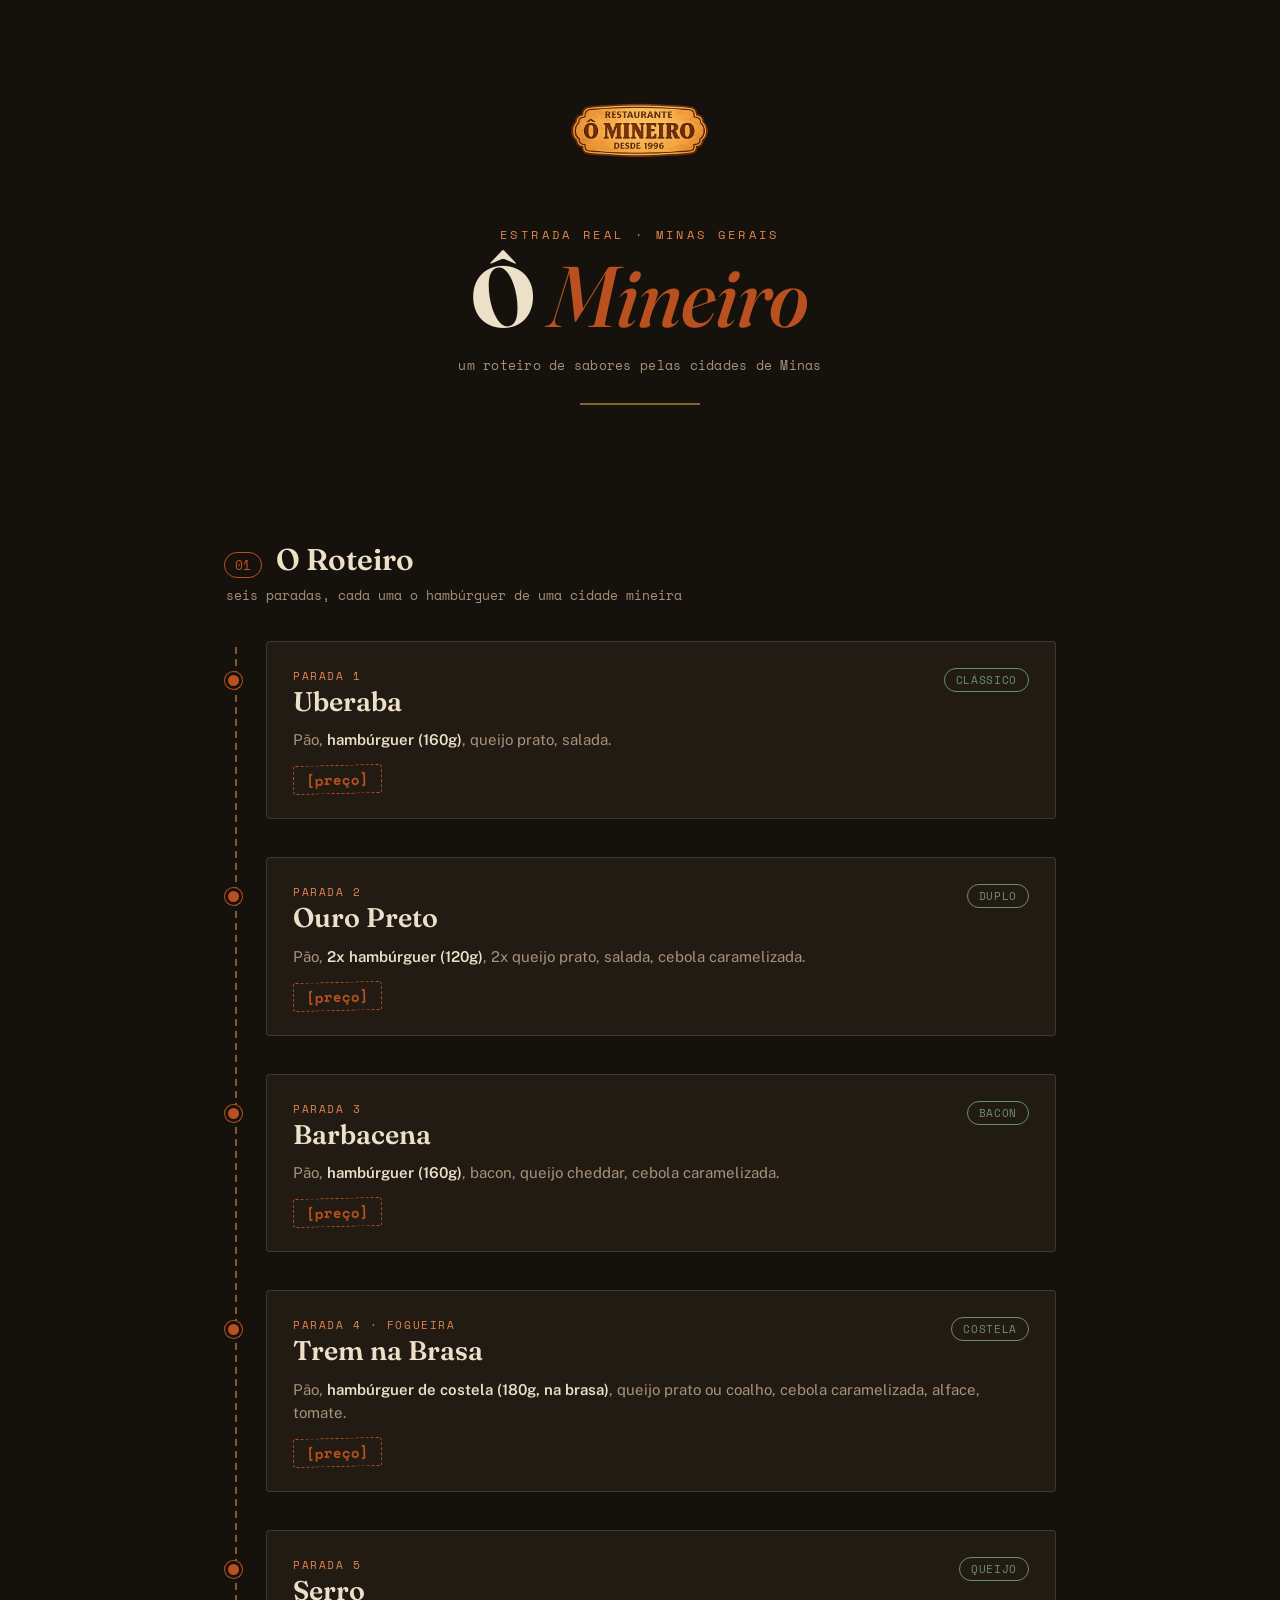
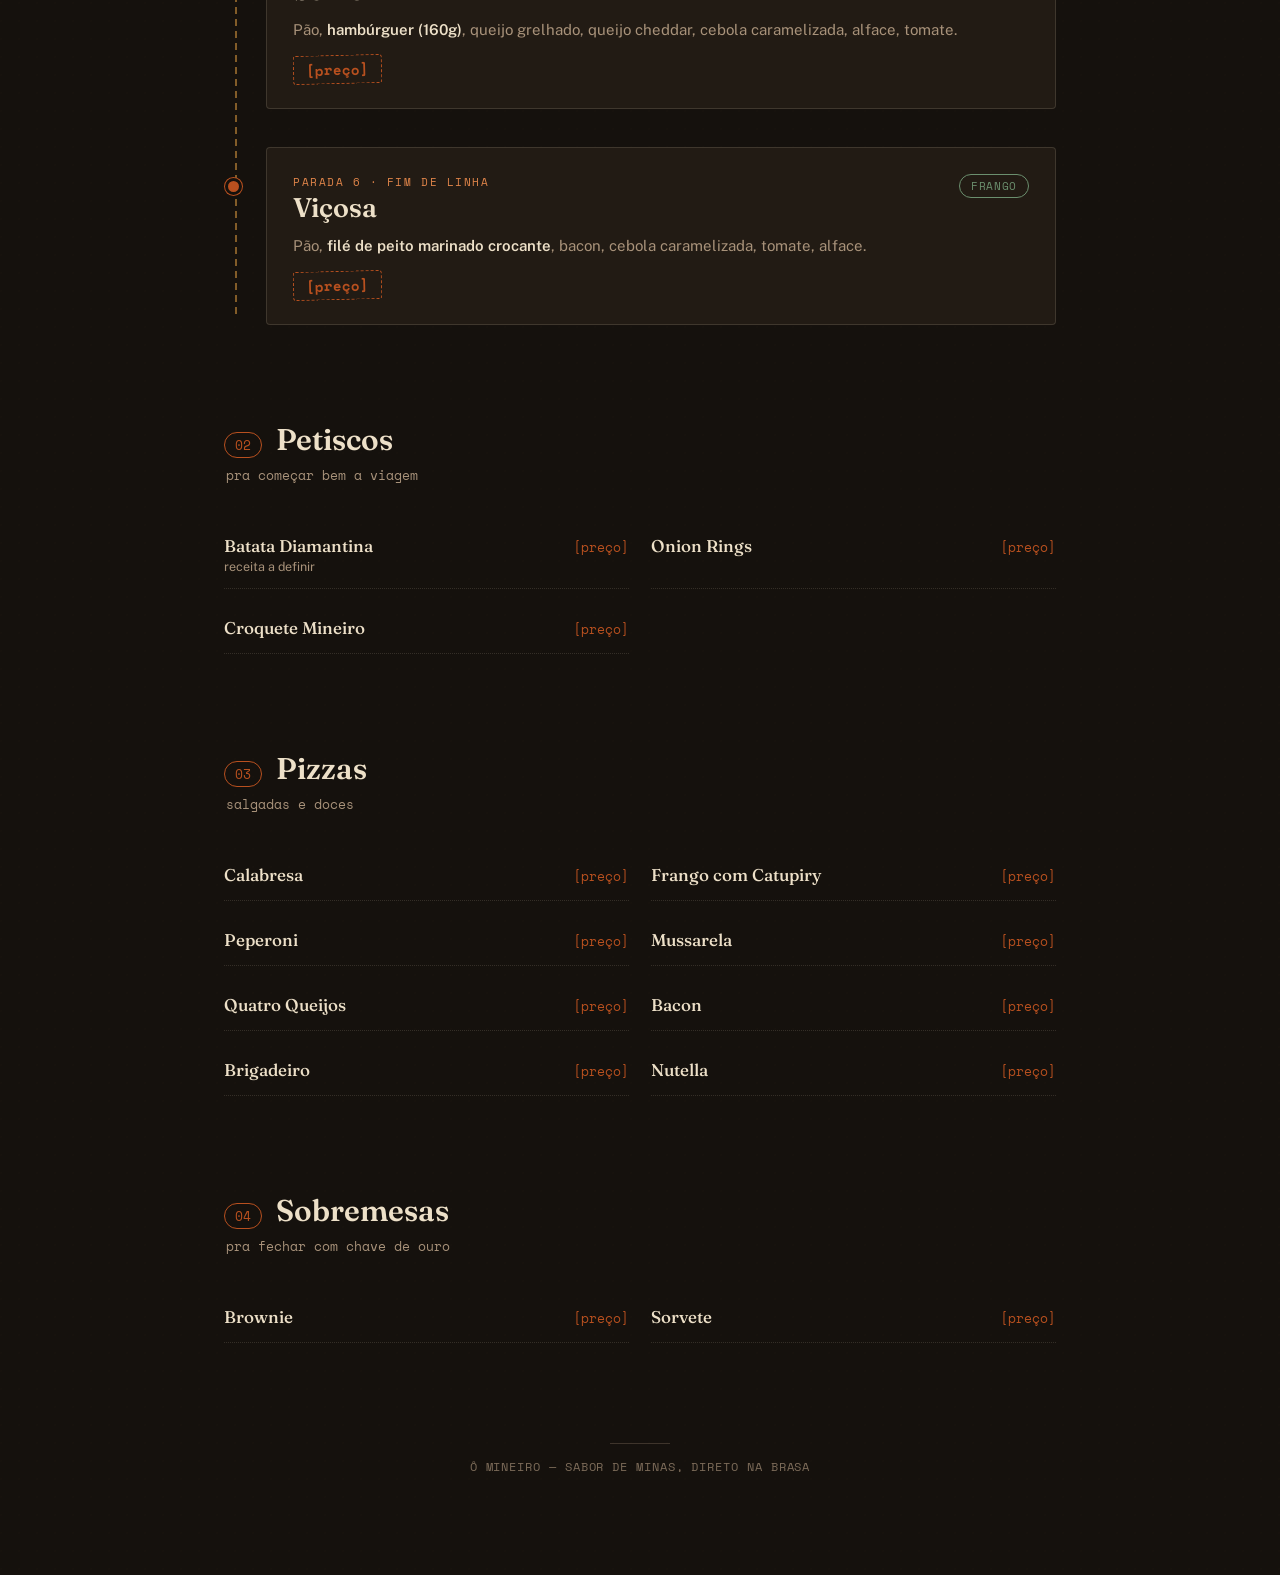
==== cardapio.html @ f670460f "o-mineiro-mobile-pt2" ====
<!doctype html>
<html lang="pt-BR">
  <head>
    <meta charset="UTF-8" />
    <meta name="viewport" content="width=device-width, initial-scale=1.0" />
    <title>Ô Mineiro — Cardápio</title>
    <link rel="preconnect" href="https://fonts.googleapis.com" />
    <link rel="preconnect" href="https://fonts.gstatic.com" crossorigin />
    <link
      href="https://fonts.googleapis.com/css2?family=Fraunces:ital,opsz,wght@0,9..144,400;0,9..144,600;0,9..144,700;1,9..144,500&family=Space+Mono:wght@400;700&family=Public+Sans:wght@400;500;600&display=swap"
      rel="stylesheet"
    />
    <link rel="stylesheet" href="cardapio.css" />
  </head>
  <body>
    <div class="wrap">
      <div class="hero">
        <img src="assets/logo-o-mineiro.png" alt="Ô Mineiro — Restaurante desde 1996" class="compass" />
        <div class="eyebrow">Estrada Real · Minas Gerais</div>
        <h1 class="brand">Ô <em>Mineiro</em></h1>
        <div class="tagline">um roteiro de sabores pelas cidades de Minas</div>
        <div class="hero-rule"></div>
      </div>

      <!-- BURGERS -->
      <div class="section-head">
        <span class="num">01</span>
        <h2>O Roteiro</h2>
      </div>
      <p class="section-sub">
        seis paradas, cada uma o hambúrguer de uma cidade mineira
      </p>

      <div class="estrada">
        <div class="stop">
          <div class="stop-top">
            <div>
              <span class="stop-km">Parada 1</span>
              <h3 class="stop-name">Uberaba</h3>
            </div>
            <span class="stop-tag">Clássico</span>
          </div>
          <p class="stop-desc">
            Pão, <b>hambúrguer (160g)</b>, queijo prato, salada.
          </p>
          <span class="price-stamp">[preço]</span>
        </div>

        <div class="stop">
          <div class="stop-top">
            <div>
              <span class="stop-km">Parada 2</span>
              <h3 class="stop-name">Ouro Preto</h3>
            </div>
            <span class="stop-tag">Duplo</span>
          </div>
          <p class="stop-desc">
            Pão, <b>2x hambúrguer (120g)</b>, 2x queijo prato, salada, cebola
            caramelizada.
          </p>
          <span class="price-stamp">[preço]</span>
        </div>

        <div class="stop">
          <div class="stop-top">
            <div>
              <span class="stop-km">Parada 3</span>
              <h3 class="stop-name">Barbacena</h3>
            </div>
            <span class="stop-tag">Bacon</span>
          </div>
          <p class="stop-desc">
            Pão, <b>hambúrguer (160g)</b>, bacon, queijo cheddar, cebola
            caramelizada.
          </p>
          <span class="price-stamp">[preço]</span>
        </div>

        <div class="stop">
          <div class="stop-top">
            <div>
              <span class="stop-km">Parada 4 · fogueira</span>
              <h3 class="stop-name">Trem na Brasa</h3>
            </div>
            <span class="stop-tag">Costela</span>
          </div>
          <p class="stop-desc">
            Pão, <b>hambúrguer de costela (180g, na brasa)</b>, queijo prato ou
            coalho, cebola caramelizada, alface, tomate.
          </p>
          <span class="price-stamp">[preço]</span>
        </div>

        <div class="stop">
          <div class="stop-top">
            <div>
              <span class="stop-km">Parada 5</span>
              <h3 class="stop-name">Serro</h3>
            </div>
            <span class="stop-tag">Queijo</span>
          </div>
          <p class="stop-desc">
            Pão, <b>hambúrguer (160g)</b>, queijo grelhado, queijo cheddar,
            cebola caramelizada, alface, tomate.
          </p>
          <span class="price-stamp">[preço]</span>
        </div>

        <div class="stop">
          <div class="stop-top">
            <div>
              <span class="stop-km">Parada 6 · fim de linha</span>
              <h3 class="stop-name">Viçosa</h3>
            </div>
            <span class="stop-tag">Frango</span>
          </div>
          <p class="stop-desc">
            Pão, <b>filé de peito marinado crocante</b>, bacon, cebola
            caramelizada, tomate, alface.
          </p>
          <span class="price-stamp">[preço]</span>
        </div>
      </div>

      <!-- PETISCOS -->
      <div class="section-head">
        <span class="num">02</span>
        <h2>Petiscos</h2>
      </div>
      <p class="section-sub">pra começar bem a viagem</p>
      <div class="grid">
        <div class="item">
          <div>
            <span class="item-name">Batata Diamantina</span>
            <span class="item-note">receita a definir</span>
          </div>
          <span class="item-price">[preço]</span>
        </div>
        <div class="item">
          <span class="item-name">Onion Rings</span>
          <span class="item-price">[preço]</span>
        </div>
        <div class="item">
          <span class="item-name">Croquete Mineiro</span>
          <span class="item-price">[preço]</span>
        </div>
      </div>

      <!-- PIZZAS -->
      <div class="section-head">
        <span class="num">03</span>
        <h2>Pizzas</h2>
      </div>
      <p class="section-sub">salgadas e doces</p>
      <div class="grid">
        <div class="item">
          <span class="item-name">Calabresa</span
          ><span class="item-price">[preço]</span>
        </div>
        <div class="item">
          <span class="item-name">Frango com Catupiry</span
          ><span class="item-price">[preço]</span>
        </div>
        <div class="item">
          <span class="item-name">Peperoni</span
          ><span class="item-price">[preço]</span>
        </div>
        <div class="item">
          <span class="item-name">Mussarela</span
          ><span class="item-price">[preço]</span>
        </div>
        <div class="item">
          <span class="item-name">Quatro Queijos</span
          ><span class="item-price">[preço]</span>
        </div>
        <div class="item">
          <span class="item-name">Bacon</span
          ><span class="item-price">[preço]</span>
        </div>
        <div class="item">
          <span class="item-name">Brigadeiro</span
          ><span class="item-price">[preço]</span>
        </div>
        <div class="item">
          <span class="item-name">Nutella</span
          ><span class="item-price">[preço]</span>
        </div>
      </div>

      <!-- SOBREMESAS -->
      <div class="section-head">
        <span class="num">04</span>
        <h2>Sobremesas</h2>
      </div>
      <p class="section-sub">pra fechar com chave de ouro</p>
      <div class="grid">
        <div class="item">
          <span class="item-name">Brownie</span
          ><span class="item-price">[preço]</span>
        </div>
        <div class="item">
          <span class="item-name">Sorvete</span
          ><span class="item-price">[preço]</span>
        </div>
      </div>

      <footer>
        <div class="line"></div>
        Ô Mineiro — sabor de Minas, direto na brasa
      </footer>
    </div>
  </body>
</html>
---- cardapio.css ----
:root {
    --paper: #15110D;
    --paper-card: #221B14;
    --ink: #EDE0C8;
    --ink-soft: #A8927A;
    --telha: #B8501F;
    --telha-dark: #E0854A;
    --ouro: #DB9A3F;
    --mata: #6B8F6E;
    --line: rgba(237, 224, 200, 0.14);
}

* {
    box-sizing: border-box;
}

html {
    scroll-behavior: smooth;
}

body {
    margin: 0;
    background: var(--paper);
    background-image:
        radial-gradient(circle at 1px 1px, rgba(43, 32, 22, 0.07) 1px, transparent 0);
    background-size: 18px 18px;
    color: var(--ink);
    font-family: 'Public Sans', sans-serif;
    -webkit-font-smoothing: antialiased;
}

.wrap {
    max-width: 880px;
    margin: 0 auto;
    padding: 0 24px 100px;
}

/* HERO */
.hero {
    padding: 64px 0 40px;
    text-align: center;
    position: relative;
}

.compass {
    width: 100%;
    max-width: 220px;
    height: auto;
    margin: 0 auto 12px;
    opacity: 1;
}

.eyebrow {
    font-family: 'Space Mono', monospace;
    font-size: 12px;
    letter-spacing: 0.28em;
    text-transform: uppercase;
    color: var(--telha-dark);
    margin-bottom: 14px;
}

h1.brand {
    font-family: 'Fraunces', serif;
    font-weight: 700;
    font-size: clamp(48px, 10vw, 86px);
    margin: 0;
    line-height: 0.92;
    letter-spacing: -0.01em;
}

h1.brand em {
    font-style: italic;
    font-weight: 500;
    color: var(--telha);
}

.tagline {
    font-family: 'Space Mono', monospace;
    font-size: 13px;
    color: var(--ink-soft);
    margin-top: 18px;
    letter-spacing: 0.02em;
}

.hero-rule {
    width: 120px;
    height: 2px;
    background: var(--ouro);
    margin: 28px auto 0;
    opacity: 0.6;
}

/* SECTION LABELS */
.section-head {
    display: flex;
    align-items: baseline;
    gap: 14px;
    margin: 96px 0 8px;
}

.section-head .num {
    font-family: 'Space Mono', monospace;
    font-size: 13px;
    color: var(--telha);
    border: 1px solid var(--telha);
    border-radius: 100px;
    padding: 2px 10px;
}

.section-head h2 {
    font-family: 'Fraunces', serif;
    font-weight: 600;
    font-size: 30px;
    margin: 0;
}

.section-sub {
    font-family: 'Space Mono', monospace;
    font-size: 12.5px;
    color: var(--ink-soft);
    margin: 6px 0 36px;
    padding-left: 2px;
}

/* ROAD / ROUTE for burgers */
.estrada {
    position: relative;
    padding-left: 42px;
}

.estrada::before {
    content: "";
    position: absolute;
    left: 11px;
    top: 6px;
    bottom: 6px;
    width: 2px;
    background-image: linear-gradient(var(--ouro) 60%, transparent 0%);
    background-size: 2px 12px;
    background-repeat: repeat-y;
    opacity: 0.55;
}

.stop {
    position: relative;
    margin-bottom: 38px;
    padding: 26px 26px 24px;
    background: var(--paper-card);
    border: 1px solid var(--line);
    border-radius: 4px;
    box-shadow: 0 1px 0 rgba(43, 32, 22, 0.05);
    transition: transform .25s ease, box-shadow .25s ease;
}

.stop:hover {
    transform: translateX(4px);
    box-shadow: 4px 6px 0 rgba(166, 64, 43, 0.10);
}

.stop::before {
    content: "";
    position: absolute;
    left: -42px;
    top: 30px;
    width: 11px;
    height: 11px;
    background: var(--telha);
    border-radius: 50%;
    border: 3px solid var(--paper);
    box-shadow: 0 0 0 1px var(--telha);
}

.stop-top {
    display: flex;
    justify-content: space-between;
    align-items: flex-start;
    gap: 16px;
    margin-bottom: 12px;
}

.stop-km {
    font-family: 'Space Mono', monospace;
    font-size: 11px;
    color: var(--telha-dark);
    letter-spacing: 0.14em;
    text-transform: uppercase;
    margin-bottom: 4px;
    display: block;
}

.stop-name {
    font-family: 'Fraunces', serif;
    font-size: 27px;
    font-weight: 600;
    margin: 0;
    line-height: 1.05;
}

.stop-tag {
    font-family: 'Space Mono', monospace;
    font-size: 11px;
    color: var(--mata);
    border: 1px solid var(--mata);
    border-radius: 100px;
    padding: 3px 11px;
    white-space: nowrap;
    text-transform: uppercase;
    letter-spacing: 0.06em;
}

.stop-desc {
    font-size: 15px;
    color: var(--ink-soft);
    line-height: 1.55;
    margin: 0 0 14px;
}

.stop-desc b {
    color: var(--ink);
    font-weight: 600;
}

.price-stamp {
    font-family: 'Space Mono', monospace;
    font-size: 14px;
    font-weight: 700;
    color: var(--telha);
    border: 1.5px dashed var(--telha);
    display: inline-block;
    padding: 3px 12px;
    border-radius: 3px;
    transform: rotate(-1.5deg);
}

/* SIMPLE GRID (petiscos, pizzas, sobremesas) */
.grid {
    display: grid;
    grid-template-columns: 1fr 1fr;
    gap: 14px 22px;
}

.item {
    display: flex;
    justify-content: space-between;
    align-items: baseline;
    padding: 14px 0;
    border-bottom: 1px dotted var(--line);
    gap: 12px;
}

.item-name {
    font-family: 'Fraunces', serif;
    font-size: 17px;
    font-weight: 500;
}

.item-note {
    display: block;
    font-family: 'Public Sans', sans-serif;
    font-size: 12.5px;
    color: var(--ink-soft);
    margin-top: 3px;
}

.item-price {
    font-family: 'Space Mono', monospace;
    font-size: 13px;
    color: var(--telha);
    white-space: nowrap;
}

footer {
    margin-top: 100px;
    text-align: center;
    font-family: 'Space Mono', monospace;
    font-size: 11.5px;
    color: var(--ink-soft);
    letter-spacing: 0.08em;
    text-transform: uppercase;
    opacity: 0.7;
}

footer .line {
    width: 60px;
    height: 1px;
    background: var(--ink-soft);
    margin: 0 auto 14px;
    opacity: 0.4;
}

/* ===== MOBILE ===== */
@media (max-width: 640px) {
    .wrap {
        padding: 0 16px 60px;
    }

    .hero {
        padding: 40px 0 24px;
    }

    .section-head {
        margin: 56px 0 8px;
    }

    .section-head h2 {
        font-size: 24px;
    }

    .estrada {
        padding-left: 28px;
    }

    .estrada::before {
        left: 8px;
    }

    .stop {
        padding: 20px 18px 18px;
        margin-bottom: 24px;
    }

    .stop::before {
        left: -28px;
    }

    .stop-top {
        flex-direction: column;
        gap: 8px;
    }

    .stop-name {
        font-size: 22px;
    }

    .grid {
        grid-template-columns: 1fr;
    }

    footer {
        margin-top: 60px;
    }
}
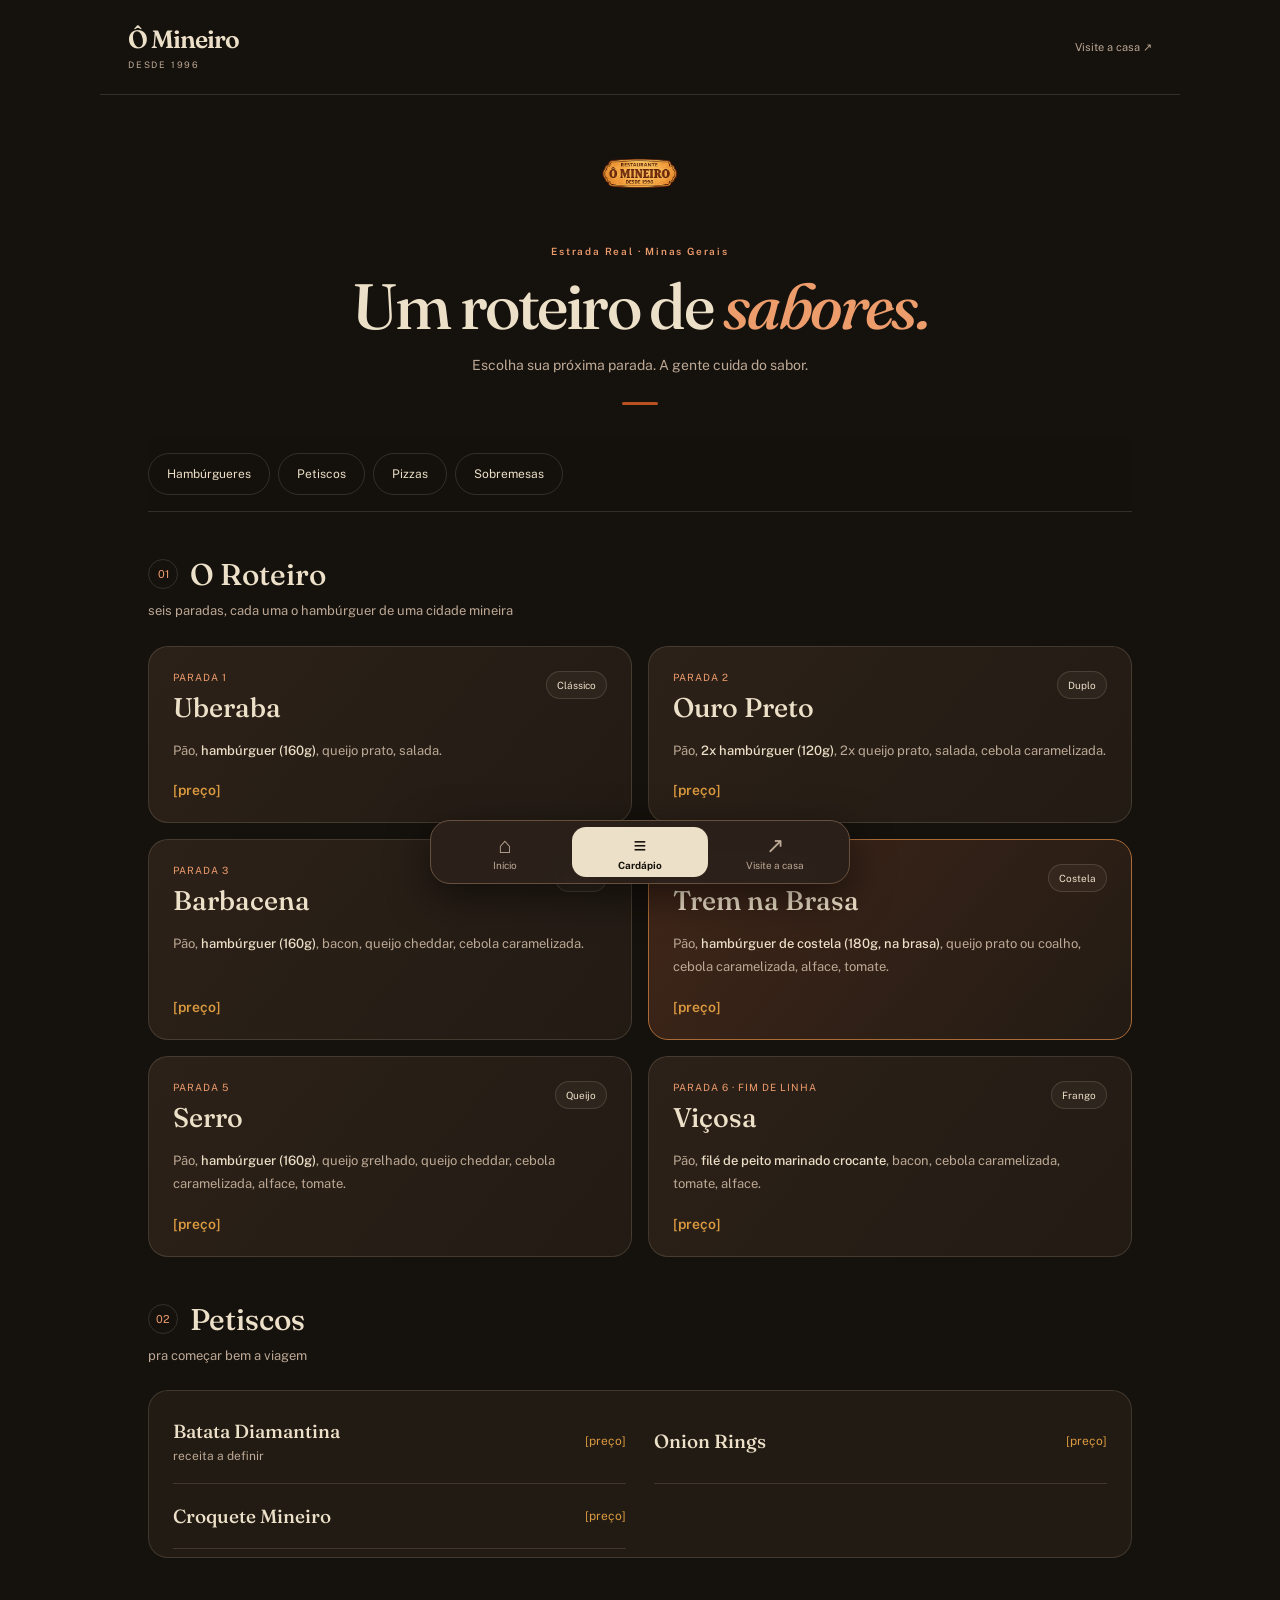
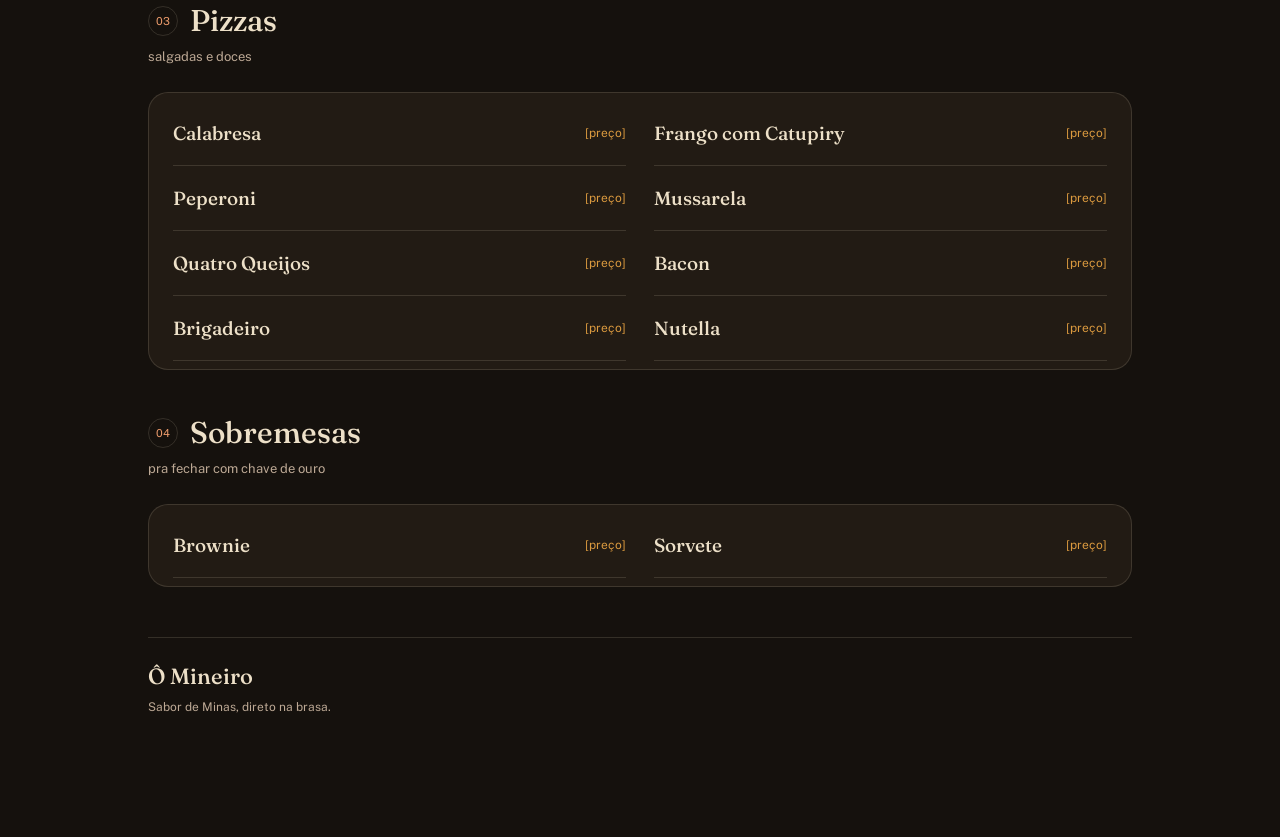
==== commit 6c4ca888: "Moderniza visual do cardapio com navegacao mobile" ====
--- a/cardapio.html
+++ b/cardapio.html
@@ -13,17 +13,31 @@
     <link rel="stylesheet" href="cardapio.css" />
   </head>
   <body>
-    <div class="wrap">
+<a class="skip-link" href="#conteudo">Pular para o conteúdo</a>
+<header class="site-header">
+<a class="wordmark" href="index.html">Ô Mineiro<span>DESDE 1996</span>
+</a>
+<a class="header-location" href="localizacao.html">Visite a casa ↗</a>
+</header>
+    <main class="wrap" id="conteudo">
       <div class="hero">
         <img src="assets/logo-o-mineiro.png" alt="Ô Mineiro — Restaurante desde 1996" class="compass" />
         <div class="eyebrow">Estrada Real · Minas Gerais</div>
-        <h1 class="brand">Ô <em>Mineiro</em></h1>
-        <div class="tagline">um roteiro de sabores pelas cidades de Minas</div>
-        <div class="hero-rule"></div>
-      </div>
-
-      <!-- BURGERS -->
-      <div class="section-head">
+        <h1 class="brand">Um roteiro de <em>sabores.</em>
+</h1>
+        <div class="tagline">Escolha sua próxima parada. A gente cuida do sabor.</div>
+        <div class="hero-rule">
+</div>
+      </div>
+
+      <nav class="categories" aria-label="Categorias do cardápio">
+<a href="#burgers">Hambúrgueres</a>
+<a href="#petiscos">Petiscos</a>
+<a href="#pizzas">Pizzas</a>
+<a href="#sobremesas">Sobremesas</a>
+</nav>
+<!-- BURGERS -->
+      <div class="section-head" id="burgers">
         <span class="num">01</span>
         <h2>O Roteiro</h2>
       </div>
@@ -123,7 +137,7 @@
       </div>
 
       <!-- PETISCOS -->
-      <div class="section-head">
+      <div class="section-head" id="petiscos">
         <span class="num">02</span>
         <h2>Petiscos</h2>
       </div>
@@ -147,7 +161,7 @@
       </div>
 
       <!-- PIZZAS -->
-      <div class="section-head">
+      <div class="section-head" id="pizzas">
         <span class="num">03</span>
         <h2>Pizzas</h2>
       </div>
@@ -155,40 +169,48 @@
       <div class="grid">
         <div class="item">
           <span class="item-name">Calabresa</span
-          ><span class="item-price">[preço]</span>
+          >
+<span class="item-price">[preço]</span>
         </div>
         <div class="item">
           <span class="item-name">Frango com Catupiry</span
-          ><span class="item-price">[preço]</span>
+          >
+<span class="item-price">[preço]</span>
         </div>
         <div class="item">
           <span class="item-name">Peperoni</span
-          ><span class="item-price">[preço]</span>
+          >
+<span class="item-price">[preço]</span>
         </div>
         <div class="item">
           <span class="item-name">Mussarela</span
-          ><span class="item-price">[preço]</span>
+          >
+<span class="item-price">[preço]</span>
         </div>
         <div class="item">
           <span class="item-name">Quatro Queijos</span
-          ><span class="item-price">[preço]</span>
+          >
+<span class="item-price">[preço]</span>
         </div>
         <div class="item">
           <span class="item-name">Bacon</span
-          ><span class="item-price">[preço]</span>
+          >
+<span class="item-price">[preço]</span>
         </div>
         <div class="item">
           <span class="item-name">Brigadeiro</span
-          ><span class="item-price">[preço]</span>
+          >
+<span class="item-price">[preço]</span>
         </div>
         <div class="item">
           <span class="item-name">Nutella</span
-          ><span class="item-price">[preço]</span>
+          >
+<span class="item-price">[preço]</span>
         </div>
       </div>
 
       <!-- SOBREMESAS -->
-      <div class="section-head">
+      <div class="section-head" id="sobremesas">
         <span class="num">04</span>
         <h2>Sobremesas</h2>
       </div>
@@ -196,18 +218,26 @@
       <div class="grid">
         <div class="item">
           <span class="item-name">Brownie</span
-          ><span class="item-price">[preço]</span>
+          >
+<span class="item-price">[preço]</span>
         </div>
         <div class="item">
           <span class="item-name">Sorvete</span
-          ><span class="item-price">[preço]</span>
-        </div>
-      </div>
-
-      <footer>
-        <div class="line"></div>
-        Ô Mineiro — sabor de Minas, direto na brasa
-      </footer>
-    </div>
-  </body>
+          >
+<span class="item-price">[preço]</span>
+        </div>
+      </div>
+
+      <footer>Ô Mineiro<span>Sabor de Minas, direto na brasa.</span>
+</footer>
+    </main>
+<nav class="bottom-nav" aria-label="Navegação principal">
+<a href="index.html" >
+<span aria-hidden="true">⌂</span>Início</a>
+<a href="cardapio.html" aria-current="page">
+<span aria-hidden="true">≡</span>Cardápio</a>
+<a href="localizacao.html" >
+<span aria-hidden="true">↗</span>Visite a casa</a>
+</nav>
+</body>
 </html>
--- a/cardapio.css
+++ b/cardapio.css
@@ -1,342 +1,234 @@
-:root {
-    --paper: #15110D;
-    --paper-card: #221B14;
-    --ink: #EDE0C8;
-    --ink-soft: #A8927A;
-    --telha: #B8501F;
-    --telha-dark: #E0854A;
-    --ouro: #DB9A3F;
-    --mata: #6B8F6E;
-    --line: rgba(237, 224, 200, 0.14);
-}
+@import url("theme.css");
+.wrap {
+  max-width:1040px;
+  margin:auto;
+  padding:0 28px 120px
+}
+.hero {
+  padding:42px 0 32px;
+  text-align:center
+}
+.compass {
+  width:120px;
+  height:auto;
+  margin-bottom:24px
+}
+.brand {
+  font:500 clamp(38px,6vw,64px)/1.08 'Fraunces',Georgia,serif;
+  letter-spacing:-.04em;
+  margin:14px auto;
+  max-width:650px
+}
+.brand em {
+  color:var(--orange)
+}
+.tagline {
+  font-size:14px;
+  color:var(--muted);
+  line-height:1.7
+}
+.hero-rule {
+  width:36px;
+  height:3px;
+  background:var(--telha);
+  border-radius:3px;
+  margin:24px auto 0
+}
+.categories {
+  position:sticky;
+  top:0;
+  z-index:10;
+  display:flex;
+  gap:8px;
+  overflow-x:auto;
+  background:#15110df5;
+  backdrop-filter:blur(12px);
+  padding:16px 0;
+  border-bottom:1px solid var(--line)
+}
+.categories a {
+  flex-shrink:0;
+  padding:13px 18px;
+  border:1px solid var(--line);
+  border-radius:30px;
+  font-size:12px;
+  color:var(--cream)
+}
+.categories a:hover,.categories a:focus-visible {
+  background:var(--cream);
+  color:var(--paper)
+}
+.section-head {
+  display:flex;
+  align-items:center;
+  gap:12px;
+  margin:44px 0 8px;
+  scroll-margin-top:10px
+}
+.num {
+  font-size:11px;
+  color:var(--orange);
+  border:1px solid var(--line);
+  border-radius:50%;
+  width:30px;
+  height:30px;
+  display:grid;
+  place-items:center
+}
+.section-head h2 {
+  font:500 30px 'Fraunces',Georgia,serif;
+  margin:0
+}
+.section-sub {
+  font-size:13px;
+  line-height:1.6;
+  color:var(--muted);
+  margin:8px 0 24px
+}
+.estrada {
+  display:grid;
+  grid-template-columns:1fr 1fr;
+  gap:16px
+}
+.stop {
+  position:relative;
+  display:flex;
+  flex-direction:column;
+  background:linear-gradient(130deg,#2c2118,var(--surface));
+  border:1px solid var(--line);
+  border-radius:20px;
+  padding:24px;
+  transition:border-color .2s
+}
+.stop:hover {
+  border-color:#af7146
+}
+.stop:nth-child(4) {
+  border-color:#ab6b36;
+  background:linear-gradient(130deg,#412619,#221b14)
+}
+.stop-top {
+  display:flex;
+  justify-content:space-between;
+  align-items:flex-start;
+  gap:12px;
+  margin-bottom:16px
+}
+.stop-km {
+  display:block;
+  color:var(--orange);
+  font-size:10px;
+  letter-spacing:.1em;
+  text-transform:uppercase;
+  margin-bottom:9px
+}
+.stop-name {
+  font:500 27px/1.15 'Fraunces',Georgia,serif;
+  margin:0
+}
+.stop-tag {
+  font-size:10px;
+  background:#ede0c80b;
+  border:1px solid var(--line);
+  padding:7px 10px;
+  border-radius:20px;
+  white-space:nowrap;
+  color:var(--cream)
+}
+.stop-desc {
+  font-size:13px;
+  color:var(--muted);
+  line-height:1.8;
+  margin:0 0 20px
+}
+.stop-desc b {
+  color:var(--cream);
+  font-weight:500
+}
+.price-stamp {
+  align-self:flex-start;
+  margin-top:auto;
+  color:var(--gold);
+  font-size:14px;
+  font-weight:600
+}
+.grid {
+  display:grid;
+  grid-template-columns:1fr 1fr;
+  gap:0 28px;
+  background:var(--surface);
+  border:1px solid var(--line);
+  border-radius:20px;
+  padding:8px 24px
+}
+.item {
+  display:flex;
+  justify-content:space-between;
+  align-items:center;
+  gap:16px;
+  padding:20px 0;
+  border-bottom:1px solid var(--line)
+}
+.item-name {
+  font:500 19px 'Fraunces',Georgia,serif
+}
+.item-note {
+  display:block;
+  font-size:12px;
+  color:var(--muted);
+  margin-top:6px
+}
+.item-price {
+  color:var(--gold);
+  font-size:12px;
+  white-space:nowrap
+}
+@media(max-width:640px) {
+  .wrap {
+    padding-inline:20px
+  }
+  .hero {
+    padding:30px 0 26px
+  }
+  .compass {
+    width:105px;
+    margin-bottom:18px
+  }
+  .brand {
+    font-size:42px
+  }
+  .tagline {
+    font-size:12px;
+    max-width:290px;
+    margin:auto
+  }
+  .eyebrow {
+    font-size:9px
+  }
+  .categories {
+    margin-inline:-20px;
+    padding-inline:20px
+  }
+  .categories a {
+    padding:13px 15px
+  }
+  .estrada,.grid {
+    grid-template-columns:1fr
+  }
+  .stop {
+    padding:22px
+  }
+  .stop-name {
+    font-size:25px
+  }
+  .section-head h2 {
+    font-size:28px
+  }
+  .grid {
+    padding:4px 20px
+  }
+  .item:last-child {
+    border:0
+  }
 
-* {
-    box-sizing: border-box;
-}
-
-html {
-    scroll-behavior: smooth;
-}
-
-body {
-    margin: 0;
-    background: var(--paper);
-    background-image:
-        radial-gradient(circle at 1px 1px, rgba(43, 32, 22, 0.07) 1px, transparent 0);
-    background-size: 18px 18px;
-    color: var(--ink);
-    font-family: 'Public Sans', sans-serif;
-    -webkit-font-smoothing: antialiased;
-}
-
-.wrap {
-    max-width: 880px;
-    margin: 0 auto;
-    padding: 0 24px 100px;
-}
-
-/* HERO */
-.hero {
-    padding: 64px 0 40px;
-    text-align: center;
-    position: relative;
-}
-
-.compass {
-    width: 100%;
-    max-width: 220px;
-    height: auto;
-    margin: 0 auto 12px;
-    opacity: 1;
-}
-
-.eyebrow {
-    font-family: 'Space Mono', monospace;
-    font-size: 12px;
-    letter-spacing: 0.28em;
-    text-transform: uppercase;
-    color: var(--telha-dark);
-    margin-bottom: 14px;
-}
-
-h1.brand {
-    font-family: 'Fraunces', serif;
-    font-weight: 700;
-    font-size: clamp(48px, 10vw, 86px);
-    margin: 0;
-    line-height: 0.92;
-    letter-spacing: -0.01em;
-}
-
-h1.brand em {
-    font-style: italic;
-    font-weight: 500;
-    color: var(--telha);
-}
-
-.tagline {
-    font-family: 'Space Mono', monospace;
-    font-size: 13px;
-    color: var(--ink-soft);
-    margin-top: 18px;
-    letter-spacing: 0.02em;
-}
-
-.hero-rule {
-    width: 120px;
-    height: 2px;
-    background: var(--ouro);
-    margin: 28px auto 0;
-    opacity: 0.6;
-}
-
-/* SECTION LABELS */
-.section-head {
-    display: flex;
-    align-items: baseline;
-    gap: 14px;
-    margin: 96px 0 8px;
-}
-
-.section-head .num {
-    font-family: 'Space Mono', monospace;
-    font-size: 13px;
-    color: var(--telha);
-    border: 1px solid var(--telha);
-    border-radius: 100px;
-    padding: 2px 10px;
-}
-
-.section-head h2 {
-    font-family: 'Fraunces', serif;
-    font-weight: 600;
-    font-size: 30px;
-    margin: 0;
-}
-
-.section-sub {
-    font-family: 'Space Mono', monospace;
-    font-size: 12.5px;
-    color: var(--ink-soft);
-    margin: 6px 0 36px;
-    padding-left: 2px;
-}
-
-/* ROAD / ROUTE for burgers */
-.estrada {
-    position: relative;
-    padding-left: 42px;
-}
-
-.estrada::before {
-    content: "";
-    position: absolute;
-    left: 11px;
-    top: 6px;
-    bottom: 6px;
-    width: 2px;
-    background-image: linear-gradient(var(--ouro) 60%, transparent 0%);
-    background-size: 2px 12px;
-    background-repeat: repeat-y;
-    opacity: 0.55;
-}
-
-.stop {
-    position: relative;
-    margin-bottom: 38px;
-    padding: 26px 26px 24px;
-    background: var(--paper-card);
-    border: 1px solid var(--line);
-    border-radius: 4px;
-    box-shadow: 0 1px 0 rgba(43, 32, 22, 0.05);
-    transition: transform .25s ease, box-shadow .25s ease;
-}
-
-.stop:hover {
-    transform: translateX(4px);
-    box-shadow: 4px 6px 0 rgba(166, 64, 43, 0.10);
-}
-
-.stop::before {
-    content: "";
-    position: absolute;
-    left: -42px;
-    top: 30px;
-    width: 11px;
-    height: 11px;
-    background: var(--telha);
-    border-radius: 50%;
-    border: 3px solid var(--paper);
-    box-shadow: 0 0 0 1px var(--telha);
-}
-
-.stop-top {
-    display: flex;
-    justify-content: space-between;
-    align-items: flex-start;
-    gap: 16px;
-    margin-bottom: 12px;
-}
-
-.stop-km {
-    font-family: 'Space Mono', monospace;
-    font-size: 11px;
-    color: var(--telha-dark);
-    letter-spacing: 0.14em;
-    text-transform: uppercase;
-    margin-bottom: 4px;
-    display: block;
-}
-
-.stop-name {
-    font-family: 'Fraunces', serif;
-    font-size: 27px;
-    font-weight: 600;
-    margin: 0;
-    line-height: 1.05;
-}
-
-.stop-tag {
-    font-family: 'Space Mono', monospace;
-    font-size: 11px;
-    color: var(--mata);
-    border: 1px solid var(--mata);
-    border-radius: 100px;
-    padding: 3px 11px;
-    white-space: nowrap;
-    text-transform: uppercase;
-    letter-spacing: 0.06em;
-}
-
-.stop-desc {
-    font-size: 15px;
-    color: var(--ink-soft);
-    line-height: 1.55;
-    margin: 0 0 14px;
-}
-
-.stop-desc b {
-    color: var(--ink);
-    font-weight: 600;
-}
-
-.price-stamp {
-    font-family: 'Space Mono', monospace;
-    font-size: 14px;
-    font-weight: 700;
-    color: var(--telha);
-    border: 1.5px dashed var(--telha);
-    display: inline-block;
-    padding: 3px 12px;
-    border-radius: 3px;
-    transform: rotate(-1.5deg);
-}
-
-/* SIMPLE GRID (petiscos, pizzas, sobremesas) */
-.grid {
-    display: grid;
-    grid-template-columns: 1fr 1fr;
-    gap: 14px 22px;
-}
-
-.item {
-    display: flex;
-    justify-content: space-between;
-    align-items: baseline;
-    padding: 14px 0;
-    border-bottom: 1px dotted var(--line);
-    gap: 12px;
-}
-
-.item-name {
-    font-family: 'Fraunces', serif;
-    font-size: 17px;
-    font-weight: 500;
-}
-
-.item-note {
-    display: block;
-    font-family: 'Public Sans', sans-serif;
-    font-size: 12.5px;
-    color: var(--ink-soft);
-    margin-top: 3px;
-}
-
-.item-price {
-    font-family: 'Space Mono', monospace;
-    font-size: 13px;
-    color: var(--telha);
-    white-space: nowrap;
-}
-
-footer {
-    margin-top: 100px;
-    text-align: center;
-    font-family: 'Space Mono', monospace;
-    font-size: 11.5px;
-    color: var(--ink-soft);
-    letter-spacing: 0.08em;
-    text-transform: uppercase;
-    opacity: 0.7;
-}
-
-footer .line {
-    width: 60px;
-    height: 1px;
-    background: var(--ink-soft);
-    margin: 0 auto 14px;
-    opacity: 0.4;
-}
-
-/* ===== MOBILE ===== */
-@media (max-width: 640px) {
-    .wrap {
-        padding: 0 16px 60px;
-    }
-
-    .hero {
-        padding: 40px 0 24px;
-    }
-
-    .section-head {
-        margin: 56px 0 8px;
-    }
-
-    .section-head h2 {
-        font-size: 24px;
-    }
-
-    .estrada {
-        padding-left: 28px;
-    }
-
-    .estrada::before {
-        left: 8px;
-    }
-
-    .stop {
-        padding: 20px 18px 18px;
-        margin-bottom: 24px;
-    }
-
-    .stop::before {
-        left: -28px;
-    }
-
-    .stop-top {
-        flex-direction: column;
-        gap: 8px;
-    }
-
-    .stop-name {
-        font-size: 22px;
-    }
-
-    .grid {
-        grid-template-columns: 1fr;
-    }
-
-    footer {
-        margin-top: 60px;
-    }
-}
+}
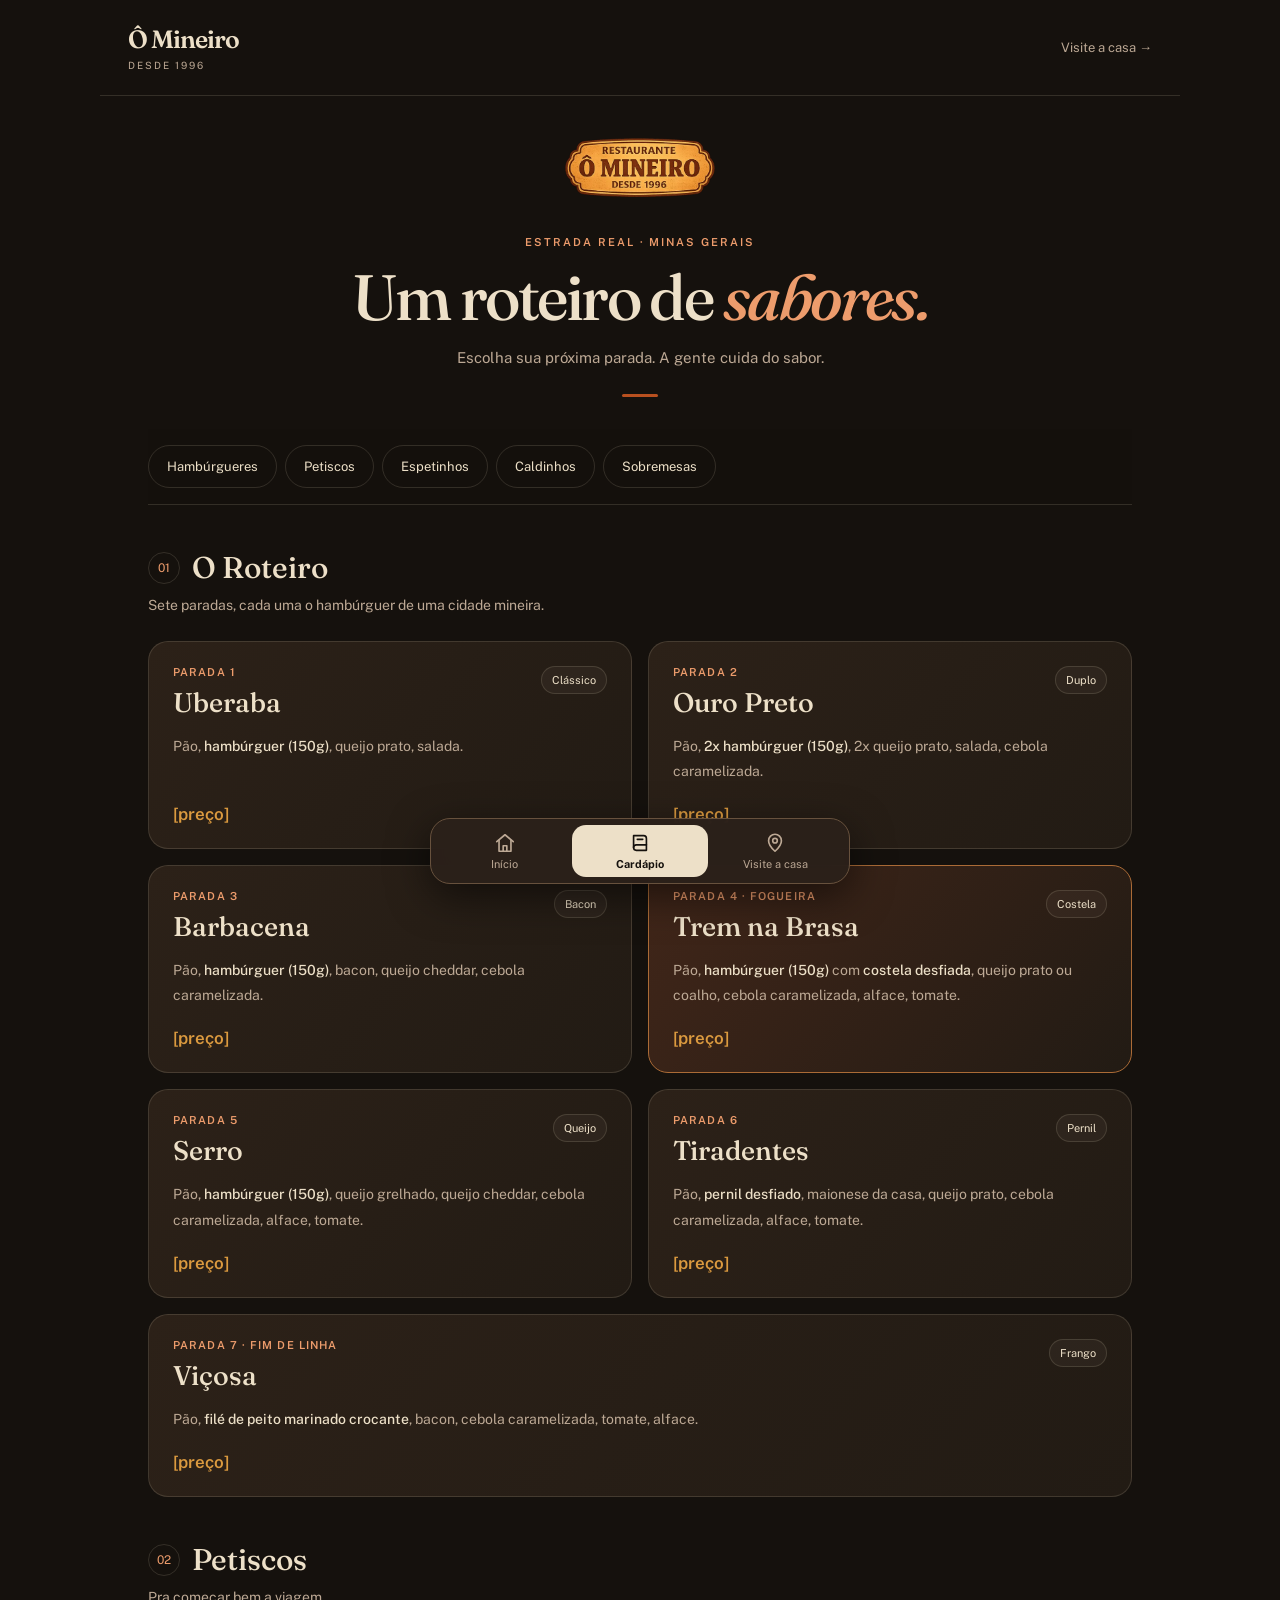
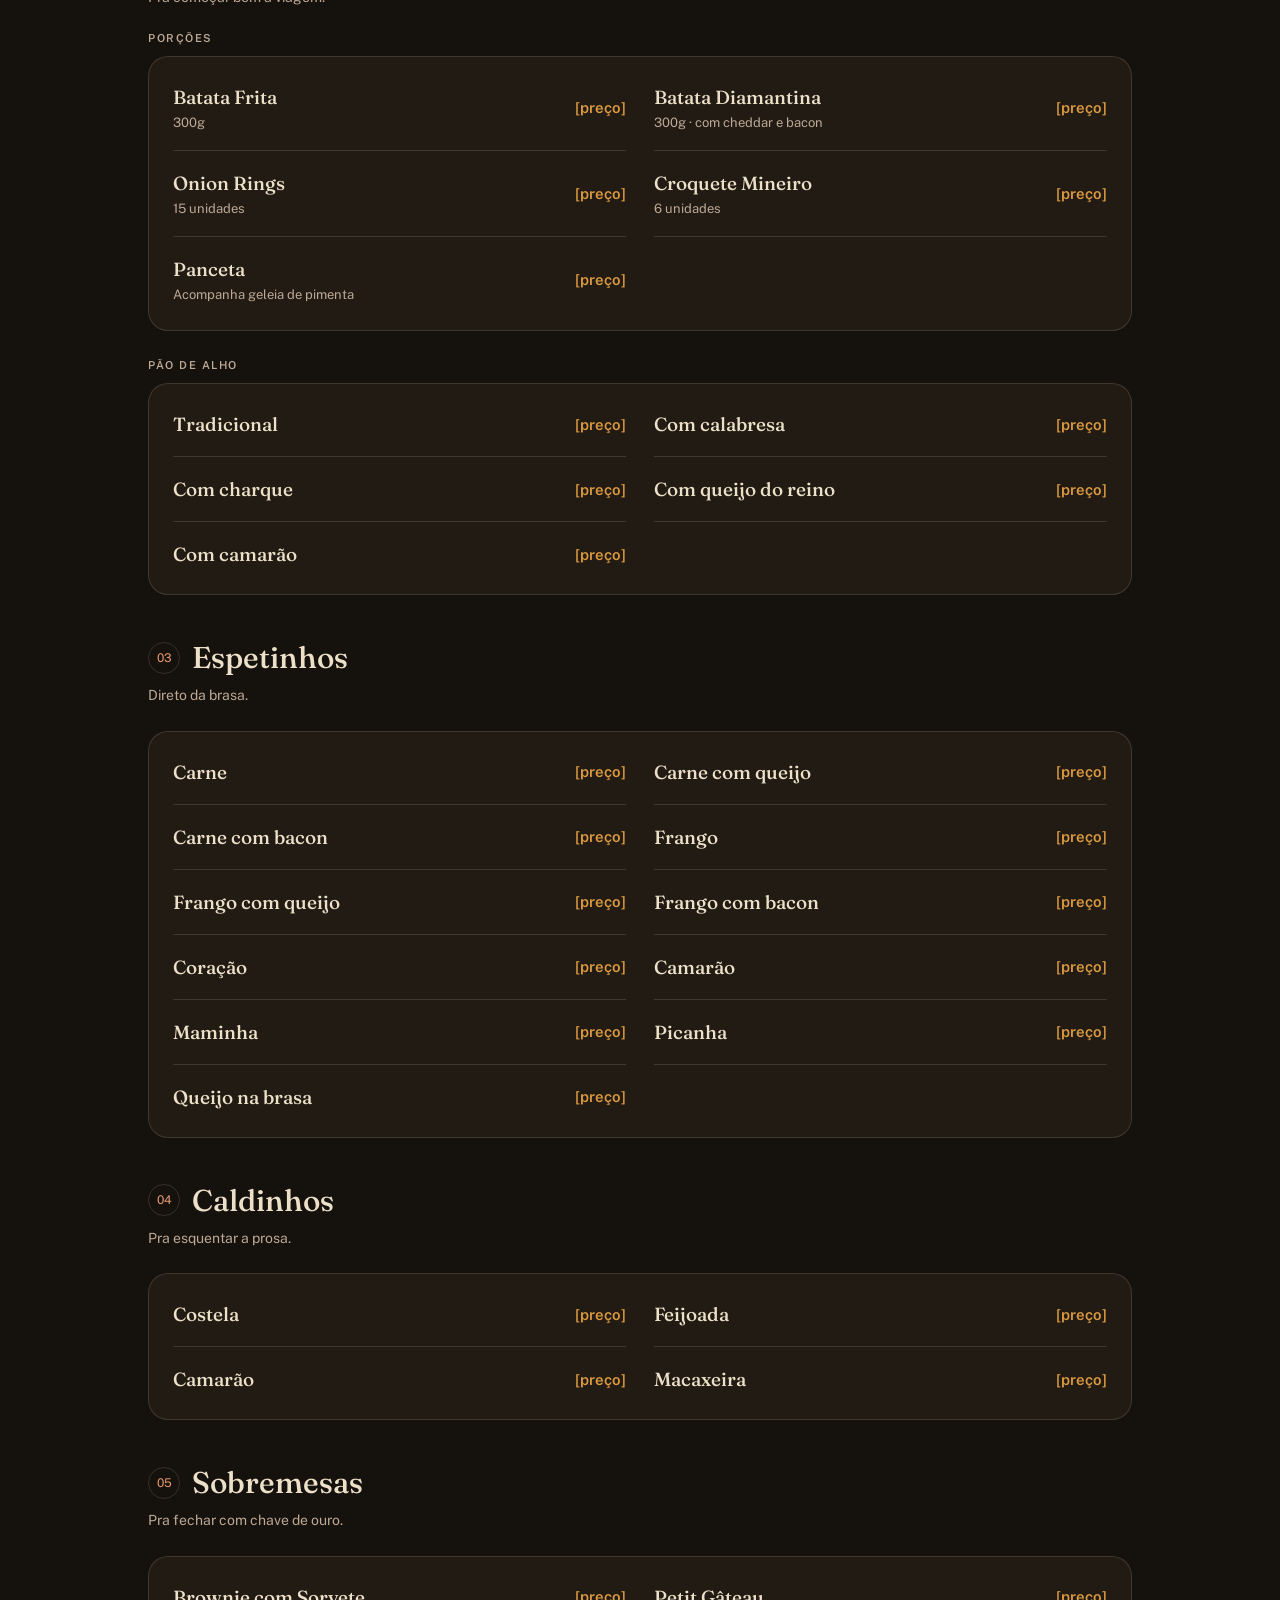
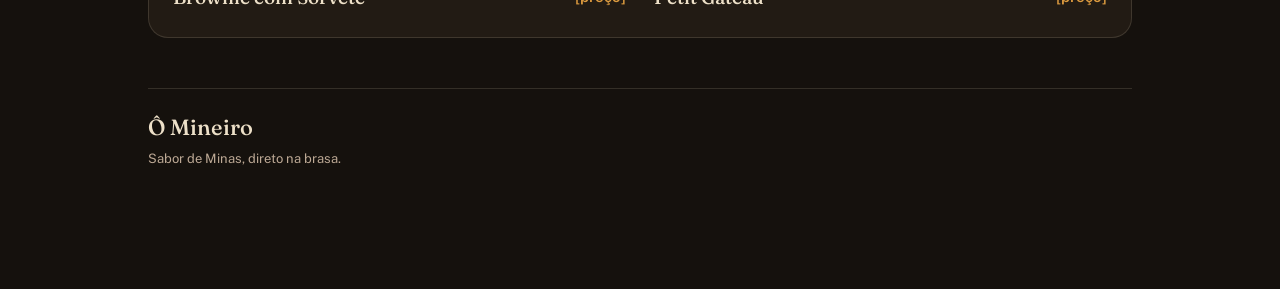
==== commit a765909f: "Cardapio: espetinhos, caldinhos e novos petiscos; corrige links de compartilhamento" ====
--- a/cardapio.html
+++ b/cardapio.html
@@ -1,243 +1,333 @@
 <!doctype html>
 <html lang="pt-BR">
-  <head>
-    <meta charset="UTF-8" />
-    <meta name="viewport" content="width=device-width, initial-scale=1.0" />
-    <title>Ô Mineiro — Cardápio</title>
-    <link rel="preconnect" href="https://fonts.googleapis.com" />
-    <link rel="preconnect" href="https://fonts.gstatic.com" crossorigin />
-    <link
-      href="https://fonts.googleapis.com/css2?family=Fraunces:ital,opsz,wght@0,9..144,400;0,9..144,600;0,9..144,700;1,9..144,500&family=Space+Mono:wght@400;700&family=Public+Sans:wght@400;500;600&display=swap"
-      rel="stylesheet"
-    />
-    <link rel="stylesheet" href="cardapio.css" />
-  </head>
-  <body>
-<a class="skip-link" href="#conteudo">Pular para o conteúdo</a>
-<header class="site-header">
-<a class="wordmark" href="index.html">Ô Mineiro<span>DESDE 1996</span>
-</a>
-<a class="header-location" href="localizacao.html">Visite a casa ↗</a>
-</header>
-    <main class="wrap" id="conteudo">
-      <div class="hero">
-        <img src="assets/logo-o-mineiro.png" alt="Ô Mineiro — Restaurante desde 1996" class="compass" />
-        <div class="eyebrow">Estrada Real · Minas Gerais</div>
-        <h1 class="brand">Um roteiro de <em>sabores.</em>
-</h1>
-        <div class="tagline">Escolha sua próxima parada. A gente cuida do sabor.</div>
-        <div class="hero-rule">
-</div>
-      </div>
-
-      <nav class="categories" aria-label="Categorias do cardápio">
-<a href="#burgers">Hambúrgueres</a>
-<a href="#petiscos">Petiscos</a>
-<a href="#pizzas">Pizzas</a>
-<a href="#sobremesas">Sobremesas</a>
-</nav>
-<!-- BURGERS -->
-      <div class="section-head" id="burgers">
-        <span class="num">01</span>
-        <h2>O Roteiro</h2>
-      </div>
-      <p class="section-sub">
-        seis paradas, cada uma o hambúrguer de uma cidade mineira
-      </p>
-
-      <div class="estrada">
-        <div class="stop">
-          <div class="stop-top">
-            <div>
-              <span class="stop-km">Parada 1</span>
-              <h3 class="stop-name">Uberaba</h3>
-            </div>
-            <span class="stop-tag">Clássico</span>
-          </div>
-          <p class="stop-desc">
-            Pão, <b>hambúrguer (160g)</b>, queijo prato, salada.
-          </p>
-          <span class="price-stamp">[preço]</span>
-        </div>
-
-        <div class="stop">
-          <div class="stop-top">
-            <div>
-              <span class="stop-km">Parada 2</span>
-              <h3 class="stop-name">Ouro Preto</h3>
-            </div>
-            <span class="stop-tag">Duplo</span>
-          </div>
-          <p class="stop-desc">
-            Pão, <b>2x hambúrguer (120g)</b>, 2x queijo prato, salada, cebola
-            caramelizada.
-          </p>
-          <span class="price-stamp">[preço]</span>
-        </div>
-
-        <div class="stop">
-          <div class="stop-top">
-            <div>
-              <span class="stop-km">Parada 3</span>
-              <h3 class="stop-name">Barbacena</h3>
-            </div>
-            <span class="stop-tag">Bacon</span>
-          </div>
-          <p class="stop-desc">
-            Pão, <b>hambúrguer (160g)</b>, bacon, queijo cheddar, cebola
-            caramelizada.
-          </p>
-          <span class="price-stamp">[preço]</span>
-        </div>
-
-        <div class="stop">
-          <div class="stop-top">
-            <div>
-              <span class="stop-km">Parada 4 · fogueira</span>
-              <h3 class="stop-name">Trem na Brasa</h3>
-            </div>
-            <span class="stop-tag">Costela</span>
-          </div>
-          <p class="stop-desc">
-            Pão, <b>hambúrguer de costela (180g, na brasa)</b>, queijo prato ou
-            coalho, cebola caramelizada, alface, tomate.
-          </p>
-          <span class="price-stamp">[preço]</span>
-        </div>
-
-        <div class="stop">
-          <div class="stop-top">
-            <div>
-              <span class="stop-km">Parada 5</span>
-              <h3 class="stop-name">Serro</h3>
-            </div>
-            <span class="stop-tag">Queijo</span>
-          </div>
-          <p class="stop-desc">
-            Pão, <b>hambúrguer (160g)</b>, queijo grelhado, queijo cheddar,
-            cebola caramelizada, alface, tomate.
-          </p>
-          <span class="price-stamp">[preço]</span>
-        </div>
-
-        <div class="stop">
-          <div class="stop-top">
-            <div>
-              <span class="stop-km">Parada 6 · fim de linha</span>
-              <h3 class="stop-name">Viçosa</h3>
-            </div>
-            <span class="stop-tag">Frango</span>
-          </div>
-          <p class="stop-desc">
-            Pão, <b>filé de peito marinado crocante</b>, bacon, cebola
-            caramelizada, tomate, alface.
-          </p>
-          <span class="price-stamp">[preço]</span>
-        </div>
-      </div>
-
-      <!-- PETISCOS -->
-      <div class="section-head" id="petiscos">
-        <span class="num">02</span>
-        <h2>Petiscos</h2>
-      </div>
-      <p class="section-sub">pra começar bem a viagem</p>
-      <div class="grid">
-        <div class="item">
+<head>
+  <meta charset="UTF-8">
+  <meta name="viewport" content="width=device-width, initial-scale=1">
+  <meta name="theme-color" content="#15110D">
+  <title>Ô Mineiro — Cardápio</title>
+  <meta name="description" content="Cardápio do Ô Mineiro em Casa Forte, Recife: hambúrgueres da Estrada Real, petiscos, espetinhos na brasa, caldinhos e sobremesas.">
+
+  <link rel="icon" type="image/png" href="assets/favicon.png">
+  <link rel="apple-touch-icon" href="assets/apple-touch-icon.png">
+
+  <meta property="og:type" content="website">
+  <meta property="og:site_name" content="Ô Mineiro">
+  <meta property="og:locale" content="pt_BR">
+  <meta property="og:title" content="Ô Mineiro — Cardápio">
+  <meta property="og:description" content="Um roteiro de sabores pela Estrada Real: hambúrgueres, petiscos, espetinhos, caldinhos e sobremesas.">
+  <meta property="og:url" content="https://dev-juanvictor.github.io/o-mineiro-mobile-2pt/cardapio.html">
+  <meta property="og:image" content="https://dev-juanvictor.github.io/o-mineiro-mobile-2pt/assets/og-image.jpg">
+  <meta property="og:image:width" content="1200">
+  <meta property="og:image:height" content="630">
+  <meta name="twitter:card" content="summary_large_image">
+
+  <link rel="preconnect" href="https://fonts.googleapis.com">
+  <link rel="preconnect" href="https://fonts.gstatic.com" crossorigin>
+  <link href="https://fonts.googleapis.com/css2?family=Fraunces:ital,opsz,wght@0,9..144,500;0,9..144,600;1,9..144,500&family=Public+Sans:wght@400;500;600;700&display=swap" rel="stylesheet">
+  <link rel="stylesheet" href="theme.css">
+  <link rel="stylesheet" href="cardapio.css">
+</head>
+<body>
+  <a class="skip-link" href="#conteudo">Pular para o conteúdo</a>
+
+  <header class="site-header">
+    <a class="wordmark" href="index.html">Ô Mineiro<span>DESDE 1996</span></a>
+    <a class="header-location" href="localizacao.html">Visite a casa →</a>
+  </header>
+
+  <main class="wrap" id="conteudo">
+    <div class="hero">
+      <img src="assets/logo-o-mineiro.webp" width="438" height="171" alt="Ô Mineiro — Restaurante desde 1996" class="compass">
+      <p class="eyebrow">Estrada Real · Minas Gerais</p>
+      <h1 class="brand">Um roteiro de <em>sabores.</em></h1>
+      <p class="tagline">Escolha sua próxima parada. A gente cuida do sabor.</p>
+      <div class="hero-rule" aria-hidden="true"></div>
+    </div>
+
+    <nav class="categories" aria-label="Categorias do cardápio">
+      <a href="#burgers">Hambúrgueres</a>
+      <a href="#petiscos">Petiscos</a>
+      <a href="#espetinhos">Espetinhos</a>
+      <a href="#caldinhos">Caldinhos</a>
+      <a href="#sobremesas">Sobremesas</a>
+    </nav>
+
+    <!-- HAMBÚRGUERES -->
+    <section id="burgers" aria-labelledby="t-burgers">
+      <div class="section-head">
+        <span class="num" aria-hidden="true">01</span>
+        <h2 id="t-burgers">O Roteiro</h2>
+      </div>
+      <p class="section-sub">Sete paradas, cada uma o hambúrguer de uma cidade mineira.</p>
+      <ul class="estrada">
+          <li class="stop">
+            <div class="stop-top">
+              <div>
+                <span class="stop-km">Parada 1</span>
+                <h3 class="stop-name">Uberaba</h3>
+              </div>
+              <span class="stop-tag">Clássico</span>
+            </div>
+            <p class="stop-desc">Pão, <b>hambúrguer (150g)</b>, queijo prato, salada.</p>
+            <span class="price-stamp">[preço]</span>
+          </li>
+
+          <li class="stop">
+            <div class="stop-top">
+              <div>
+                <span class="stop-km">Parada 2</span>
+                <h3 class="stop-name">Ouro Preto</h3>
+              </div>
+              <span class="stop-tag">Duplo</span>
+            </div>
+            <p class="stop-desc">Pão, <b>2x hambúrguer (150g)</b>, 2x queijo prato, salada, cebola caramelizada.</p>
+            <span class="price-stamp">[preço]</span>
+          </li>
+
+          <li class="stop">
+            <div class="stop-top">
+              <div>
+                <span class="stop-km">Parada 3</span>
+                <h3 class="stop-name">Barbacena</h3>
+              </div>
+              <span class="stop-tag">Bacon</span>
+            </div>
+            <p class="stop-desc">Pão, <b>hambúrguer (150g)</b>, bacon, queijo cheddar, cebola caramelizada.</p>
+            <span class="price-stamp">[preço]</span>
+          </li>
+
+          <li class="stop stop--destaque">
+            <div class="stop-top">
+              <div>
+                <span class="stop-km">Parada 4 · fogueira</span>
+                <h3 class="stop-name">Trem na Brasa</h3>
+              </div>
+              <span class="stop-tag">Costela</span>
+            </div>
+            <p class="stop-desc">Pão, <b>hambúrguer (150g)</b> com <b>costela desfiada</b>, queijo prato ou coalho, cebola caramelizada, alface, tomate.</p>
+            <span class="price-stamp">[preço]</span>
+          </li>
+
+          <li class="stop">
+            <div class="stop-top">
+              <div>
+                <span class="stop-km">Parada 5</span>
+                <h3 class="stop-name">Serro</h3>
+              </div>
+              <span class="stop-tag">Queijo</span>
+            </div>
+            <p class="stop-desc">Pão, <b>hambúrguer (150g)</b>, queijo grelhado, queijo cheddar, cebola caramelizada, alface, tomate.</p>
+            <span class="price-stamp">[preço]</span>
+          </li>
+
+          <li class="stop">
+            <div class="stop-top">
+              <div>
+                <span class="stop-km">Parada 6</span>
+                <h3 class="stop-name">Tiradentes</h3>
+              </div>
+              <span class="stop-tag">Pernil</span>
+            </div>
+            <p class="stop-desc">Pão, <b>pernil desfiado</b>, maionese da casa, queijo prato, cebola caramelizada, alface, tomate.</p>
+            <span class="price-stamp">[preço]</span>
+          </li>
+
+          <li class="stop">
+            <div class="stop-top">
+              <div>
+                <span class="stop-km">Parada 7 · fim de linha</span>
+                <h3 class="stop-name">Viçosa</h3>
+              </div>
+              <span class="stop-tag">Frango</span>
+            </div>
+            <p class="stop-desc">Pão, <b>filé de peito marinado crocante</b>, bacon, cebola caramelizada, tomate, alface.</p>
+            <span class="price-stamp">[preço]</span>
+          </li>
+      </ul>
+    </section>
+
+    <!-- PETISCOS -->
+    <section id="petiscos" aria-labelledby="t-petiscos">
+      <div class="section-head">
+        <span class="num" aria-hidden="true">02</span>
+        <h2 id="t-petiscos">Petiscos</h2>
+      </div>
+      <p class="section-sub">Pra começar bem a viagem.</p>
+      <h3 class="group-label">Porções</h3>
+      <ul class="grid">
+        <li class="item">
+          <div>
+            <span class="item-name">Batata Frita</span>
+            <span class="item-note">300g</span>
+          </div>
+          <span class="item-price">[preço]</span>
+        </li>
+        <li class="item">
           <div>
             <span class="item-name">Batata Diamantina</span>
-            <span class="item-note">receita a definir</span>
-          </div>
-          <span class="item-price">[preço]</span>
-        </div>
-        <div class="item">
-          <span class="item-name">Onion Rings</span>
-          <span class="item-price">[preço]</span>
-        </div>
-        <div class="item">
-          <span class="item-name">Croquete Mineiro</span>
-          <span class="item-price">[preço]</span>
-        </div>
-      </div>
-
-      <!-- PIZZAS -->
-      <div class="section-head" id="pizzas">
-        <span class="num">03</span>
-        <h2>Pizzas</h2>
-      </div>
-      <p class="section-sub">salgadas e doces</p>
-      <div class="grid">
-        <div class="item">
-          <span class="item-name">Calabresa</span
-          >
-<span class="item-price">[preço]</span>
-        </div>
-        <div class="item">
-          <span class="item-name">Frango com Catupiry</span
-          >
-<span class="item-price">[preço]</span>
-        </div>
-        <div class="item">
-          <span class="item-name">Peperoni</span
-          >
-<span class="item-price">[preço]</span>
-        </div>
-        <div class="item">
-          <span class="item-name">Mussarela</span
-          >
-<span class="item-price">[preço]</span>
-        </div>
-        <div class="item">
-          <span class="item-name">Quatro Queijos</span
-          >
-<span class="item-price">[preço]</span>
-        </div>
-        <div class="item">
-          <span class="item-name">Bacon</span
-          >
-<span class="item-price">[preço]</span>
-        </div>
-        <div class="item">
-          <span class="item-name">Brigadeiro</span
-          >
-<span class="item-price">[preço]</span>
-        </div>
-        <div class="item">
-          <span class="item-name">Nutella</span
-          >
-<span class="item-price">[preço]</span>
-        </div>
-      </div>
-
-      <!-- SOBREMESAS -->
-      <div class="section-head" id="sobremesas">
-        <span class="num">04</span>
-        <h2>Sobremesas</h2>
-      </div>
-      <p class="section-sub">pra fechar com chave de ouro</p>
-      <div class="grid">
-        <div class="item">
-          <span class="item-name">Brownie</span
-          >
-<span class="item-price">[preço]</span>
-        </div>
-        <div class="item">
-          <span class="item-name">Sorvete</span
-          >
-<span class="item-price">[preço]</span>
-        </div>
-      </div>
-
-      <footer>Ô Mineiro<span>Sabor de Minas, direto na brasa.</span>
-</footer>
-    </main>
-<nav class="bottom-nav" aria-label="Navegação principal">
-<a href="index.html" >
-<span aria-hidden="true">⌂</span>Início</a>
-<a href="cardapio.html" aria-current="page">
-<span aria-hidden="true">≡</span>Cardápio</a>
-<a href="localizacao.html" >
-<span aria-hidden="true">↗</span>Visite a casa</a>
-</nav>
+            <span class="item-note">300g · com cheddar e bacon</span>
+          </div>
+          <span class="item-price">[preço]</span>
+        </li>
+        <li class="item">
+          <div>
+            <span class="item-name">Onion Rings</span>
+            <span class="item-note">15 unidades</span>
+          </div>
+          <span class="item-price">[preço]</span>
+        </li>
+        <li class="item">
+          <div>
+            <span class="item-name">Croquete Mineiro</span>
+            <span class="item-note">6 unidades</span>
+          </div>
+          <span class="item-price">[preço]</span>
+        </li>
+        <li class="item">
+          <div>
+            <span class="item-name">Panceta</span>
+            <span class="item-note">Acompanha geleia de pimenta</span>
+          </div>
+          <span class="item-price">[preço]</span>
+        </li>
+      </ul>
+
+      <h3 class="group-label">Pão de alho</h3>
+      <ul class="grid">
+        <li class="item">
+          <span class="item-name">Tradicional</span>
+          <span class="item-price">[preço]</span>
+        </li>
+        <li class="item">
+          <span class="item-name">Com calabresa</span>
+          <span class="item-price">[preço]</span>
+        </li>
+        <li class="item">
+          <span class="item-name">Com charque</span>
+          <span class="item-price">[preço]</span>
+        </li>
+        <li class="item">
+          <span class="item-name">Com queijo do reino</span>
+          <span class="item-price">[preço]</span>
+        </li>
+        <li class="item">
+          <span class="item-name">Com camarão</span>
+          <span class="item-price">[preço]</span>
+        </li>
+      </ul>
+    </section>
+
+    <!-- ESPETINHOS -->
+    <section id="espetinhos" aria-labelledby="t-espetinhos">
+      <div class="section-head">
+        <span class="num" aria-hidden="true">03</span>
+        <h2 id="t-espetinhos">Espetinhos</h2>
+      </div>
+      <p class="section-sub">Direto da brasa.</p>
+      <ul class="grid">
+        <li class="item">
+          <span class="item-name">Carne</span>
+          <span class="item-price">[preço]</span>
+        </li>
+        <li class="item">
+          <span class="item-name">Carne com queijo</span>
+          <span class="item-price">[preço]</span>
+        </li>
+        <li class="item">
+          <span class="item-name">Carne com bacon</span>
+          <span class="item-price">[preço]</span>
+        </li>
+        <li class="item">
+          <span class="item-name">Frango</span>
+          <span class="item-price">[preço]</span>
+        </li>
+        <li class="item">
+          <span class="item-name">Frango com queijo</span>
+          <span class="item-price">[preço]</span>
+        </li>
+        <li class="item">
+          <span class="item-name">Frango com bacon</span>
+          <span class="item-price">[preço]</span>
+        </li>
+        <li class="item">
+          <span class="item-name">Coração</span>
+          <span class="item-price">[preço]</span>
+        </li>
+        <li class="item">
+          <span class="item-name">Camarão</span>
+          <span class="item-price">[preço]</span>
+        </li>
+        <li class="item">
+          <span class="item-name">Maminha</span>
+          <span class="item-price">[preço]</span>
+        </li>
+        <li class="item">
+          <span class="item-name">Picanha</span>
+          <span class="item-price">[preço]</span>
+        </li>
+        <li class="item">
+          <span class="item-name">Queijo na brasa</span>
+          <span class="item-price">[preço]</span>
+        </li>
+      </ul>
+    </section>
+
+    <!-- CALDINHOS -->
+    <section id="caldinhos" aria-labelledby="t-caldinhos">
+      <div class="section-head">
+        <span class="num" aria-hidden="true">04</span>
+        <h2 id="t-caldinhos">Caldinhos</h2>
+      </div>
+      <p class="section-sub">Pra esquentar a prosa.</p>
+      <ul class="grid">
+        <li class="item">
+          <span class="item-name">Costela</span>
+          <span class="item-price">[preço]</span>
+        </li>
+        <li class="item">
+          <span class="item-name">Feijoada</span>
+          <span class="item-price">[preço]</span>
+        </li>
+        <li class="item">
+          <span class="item-name">Camarão</span>
+          <span class="item-price">[preço]</span>
+        </li>
+        <li class="item">
+          <span class="item-name">Macaxeira</span>
+          <span class="item-price">[preço]</span>
+        </li>
+      </ul>
+    </section>
+
+    <!-- SOBREMESAS -->
+    <section id="sobremesas" aria-labelledby="t-sobremesas">
+      <div class="section-head">
+        <span class="num" aria-hidden="true">05</span>
+        <h2 id="t-sobremesas">Sobremesas</h2>
+      </div>
+      <p class="section-sub">Pra fechar com chave de ouro.</p>
+      <ul class="grid">
+        <li class="item">
+          <span class="item-name">Brownie com Sorvete</span>
+          <span class="item-price">[preço]</span>
+        </li>
+        <li class="item">
+          <span class="item-name">Petit Gâteau</span>
+          <span class="item-price">[preço]</span>
+        </li>
+      </ul>
+    </section>
+
+    <footer>Ô Mineiro <span>Sabor de Minas, direto na brasa.</span></footer>
+  </main>
+
+  <nav class="bottom-nav" aria-label="Navegação principal">
+    <a href="index.html">
+      <svg class="icon" viewBox="0 0 24 24" aria-hidden="true"><path d="M3 10.5 12 3l9 7.5"/><path d="M5.5 9v12h13V9"/><path d="M10 21v-6h4v6"/></svg>Início</a>
+    <a href="cardapio.html" aria-current="page">
+      <svg class="icon" viewBox="0 0 24 24" aria-hidden="true"><path d="M5 4h11a3 3 0 0 1 3 3v13H8a3 3 0 0 1-3-3z"/><path d="M5 17a3 3 0 0 1 3-3h11"/><path d="M9 8h6"/></svg>Cardápio</a>
+    <a href="localizacao.html">
+      <svg class="icon" viewBox="0 0 24 24" aria-hidden="true"><path d="M12 21s-7-6.2-7-11.5a7 7 0 0 1 14 0C19 14.8 12 21 12 21z"/><circle cx="12" cy="9.5" r="2.5"/></svg>Visite a casa</a>
+  </nav>
 </body>
 </html>
--- a/theme.css
+++ b/theme.css
@@ -0,0 +1,183 @@
+:root {
+  --paper: #15110D;
+  --surface: #221B14;
+  --cream: #EDE0C8;
+  --muted: #bda995;
+  --telha: #B8501F;
+  --orange: #ed9c6c;
+  --gold: #DB9A3F;
+  --line: rgba(237, 224, 200, .14);
+}
+
+* {
+  box-sizing: border-box;
+}
+
+html {
+  scroll-behavior: smooth;
+  scroll-padding-top: 95px;
+}
+
+body {
+  margin: 0;
+  background: var(--paper);
+  color: var(--cream);
+  font-family: 'Public Sans', Arial, sans-serif;
+  -webkit-font-smoothing: antialiased;
+}
+
+a {
+  color: inherit;
+  text-decoration: none;
+}
+
+a:focus-visible {
+  outline: 3px solid var(--gold);
+  outline-offset: 5px;
+}
+
+img {
+  max-width: 100%;
+  height: auto;
+}
+
+/* Ícones SVG (traço herda a cor do texto) */
+.icon {
+  width: 22px;
+  height: 22px;
+  flex-shrink: 0;
+  fill: none;
+  stroke: currentColor;
+  stroke-width: 1.8;
+  stroke-linecap: round;
+  stroke-linejoin: round;
+}
+
+/* Cabeçalho */
+.site-header {
+  max-width: 1080px;
+  margin: auto;
+  padding: 24px 28px;
+  display: flex;
+  justify-content: space-between;
+  align-items: center;
+  gap: 16px;
+  border-bottom: 1px solid var(--line);
+}
+
+.wordmark {
+  font: 600 25px 'Fraunces', Georgia, serif;
+  letter-spacing: -1px;
+}
+
+.wordmark span {
+  display: block;
+  font: 10px 'Public Sans', Arial, sans-serif;
+  letter-spacing: .2em;
+  margin-top: 5px;
+  color: var(--muted);
+}
+
+.header-location {
+  font-size: 13px;
+  color: var(--muted);
+  padding: 12px 0;
+}
+
+.eyebrow {
+  font: 600 11px 'Public Sans', Arial, sans-serif;
+  letter-spacing: .18em;
+  text-transform: uppercase;
+  color: var(--orange);
+}
+
+/* Rodapé */
+footer {
+  margin: 50px 0 0;
+  border-top: 1px solid var(--line);
+  padding-top: 24px;
+  font: 500 22px 'Fraunces', Georgia, serif;
+  color: var(--cream);
+}
+
+footer span {
+  display: block;
+  font: 13px/1.6 'Public Sans', Arial, sans-serif;
+  color: var(--muted);
+  margin-top: 8px;
+}
+
+/* Navegação inferior */
+.bottom-nav {
+  position: fixed;
+  bottom: 16px;
+  left: 50%;
+  transform: translateX(-50%);
+  z-index: 20;
+  display: flex;
+  width: min(420px, calc(100% - 32px));
+  padding: 6px;
+  padding-bottom: max(6px, env(safe-area-inset-bottom));
+  background: #2b211bf5;
+  border: 1px solid #67513d;
+  border-radius: 20px;
+  box-shadow: 0 12px 40px #0008;
+  backdrop-filter: blur(16px);
+  -webkit-backdrop-filter: blur(16px);
+}
+
+.bottom-nav a {
+  flex: 1;
+  display: flex;
+  flex-direction: column;
+  align-items: center;
+  justify-content: center;
+  gap: 4px;
+  font-size: 11px;
+  min-height: 52px;
+  border-radius: 14px;
+  color: var(--muted);
+}
+
+.bottom-nav a[aria-current] {
+  background: var(--cream);
+  color: var(--paper);
+  font-weight: 700;
+}
+
+.skip-link {
+  position: absolute;
+  top: -100px;
+  left: 16px;
+  padding: 16px;
+  background: var(--cream);
+  color: var(--paper);
+  z-index: 99;
+}
+
+.skip-link:focus {
+  top: 12px;
+}
+
+@media (max-width: 640px) {
+  .site-header {
+    padding: 20px;
+  }
+
+  .wordmark {
+    font-size: 23px;
+  }
+}
+
+@media (prefers-reduced-motion: reduce) {
+  html {
+    scroll-behavior: auto;
+  }
+
+  *,
+  *::before,
+  *::after {
+    animation: none !important;
+    transition: none !important;
+  }
+}
--- a/cardapio.css
+++ b/cardapio.css
@@ -1,234 +1,313 @@
-@import url("theme.css");
 .wrap {
-  max-width:1040px;
-  margin:auto;
-  padding:0 28px 120px
-}
+  max-width: 1040px;
+  margin: auto;
+  padding: 0 28px 120px;
+}
+
 .hero {
-  padding:42px 0 32px;
-  text-align:center
-}
+  padding: 42px 0 32px;
+  text-align: center;
+}
+
 .compass {
-  width:120px;
-  height:auto;
-  margin-bottom:24px
-}
+  width: 150px;
+  margin-bottom: 24px;
+}
+
 .brand {
-  font:500 clamp(38px,6vw,64px)/1.08 'Fraunces',Georgia,serif;
-  letter-spacing:-.04em;
-  margin:14px auto;
-  max-width:650px
-}
+  font: 500 clamp(38px, 6vw, 64px)/1.08 'Fraunces', Georgia, serif;
+  letter-spacing: -.04em;
+  margin: 14px auto;
+  max-width: 650px;
+}
+
 .brand em {
-  color:var(--orange)
-}
+  color: var(--orange);
+}
+
 .tagline {
-  font-size:14px;
-  color:var(--muted);
-  line-height:1.7
-}
+  font-size: 15px;
+  color: var(--muted);
+  line-height: 1.7;
+  margin: 0;
+}
+
 .hero-rule {
-  width:36px;
-  height:3px;
-  background:var(--telha);
-  border-radius:3px;
-  margin:24px auto 0
-}
+  width: 36px;
+  height: 3px;
+  background: var(--telha);
+  border-radius: 3px;
+  margin: 24px auto 0;
+}
+
+/* Categorias fixas no topo */
 .categories {
-  position:sticky;
-  top:0;
-  z-index:10;
-  display:flex;
-  gap:8px;
-  overflow-x:auto;
-  background:#15110df5;
-  backdrop-filter:blur(12px);
-  padding:16px 0;
-  border-bottom:1px solid var(--line)
-}
+  position: sticky;
+  top: 0;
+  z-index: 10;
+  display: flex;
+  gap: 8px;
+  overflow-x: auto;
+  scrollbar-width: none;
+  background: #15110df5;
+  backdrop-filter: blur(12px);
+  -webkit-backdrop-filter: blur(12px);
+  padding: 16px 0;
+  border-bottom: 1px solid var(--line);
+}
+
+.categories::-webkit-scrollbar {
+  display: none;
+}
+
 .categories a {
-  flex-shrink:0;
-  padding:13px 18px;
-  border:1px solid var(--line);
-  border-radius:30px;
-  font-size:12px;
-  color:var(--cream)
-}
-.categories a:hover,.categories a:focus-visible {
-  background:var(--cream);
-  color:var(--paper)
-}
+  flex-shrink: 0;
+  padding: 13px 18px;
+  border: 1px solid var(--line);
+  border-radius: 30px;
+  font-size: 13px;
+  color: var(--cream);
+}
+
+.categories a:hover,
+.categories a:focus-visible {
+  background: var(--cream);
+  color: var(--paper);
+}
+
+/* Seções */
 .section-head {
-  display:flex;
-  align-items:center;
-  gap:12px;
-  margin:44px 0 8px;
-  scroll-margin-top:10px
-}
+  display: flex;
+  align-items: center;
+  gap: 12px;
+  margin: 44px 0 8px;
+}
+
 .num {
-  font-size:11px;
-  color:var(--orange);
-  border:1px solid var(--line);
-  border-radius:50%;
-  width:30px;
-  height:30px;
-  display:grid;
-  place-items:center
-}
+  font-size: 12px;
+  color: var(--orange);
+  border: 1px solid var(--line);
+  border-radius: 50%;
+  width: 32px;
+  height: 32px;
+  display: grid;
+  place-items: center;
+  flex-shrink: 0;
+}
+
 .section-head h2 {
-  font:500 30px 'Fraunces',Georgia,serif;
-  margin:0
-}
+  font: 500 30px 'Fraunces', Georgia, serif;
+  margin: 0;
+}
+
 .section-sub {
-  font-size:13px;
-  line-height:1.6;
-  color:var(--muted);
-  margin:8px 0 24px
-}
+  font-size: 14px;
+  line-height: 1.6;
+  color: var(--muted);
+  margin: 8px 0 24px;
+}
+
+/* Hambúrgueres: as paradas */
 .estrada {
-  display:grid;
-  grid-template-columns:1fr 1fr;
-  gap:16px
-}
+  list-style: none;
+  margin: 0;
+  padding: 0;
+  display: grid;
+  grid-template-columns: 1fr 1fr;
+  gap: 16px;
+}
+
 .stop {
-  position:relative;
-  display:flex;
-  flex-direction:column;
-  background:linear-gradient(130deg,#2c2118,var(--surface));
-  border:1px solid var(--line);
-  border-radius:20px;
-  padding:24px;
-  transition:border-color .2s
-}
+  position: relative;
+  display: flex;
+  flex-direction: column;
+  background: linear-gradient(130deg, #2c2118, var(--surface));
+  border: 1px solid var(--line);
+  border-radius: 20px;
+  padding: 24px;
+  transition: border-color .2s;
+}
+
 .stop:hover {
-  border-color:#af7146
-}
-.stop:nth-child(4) {
-  border-color:#ab6b36;
-  background:linear-gradient(130deg,#412619,#221b14)
-}
+  border-color: #af7146;
+}
+
+.stop--destaque {
+  border-color: #ab6b36;
+  background: linear-gradient(130deg, #412619, #221b14);
+}
+
 .stop-top {
-  display:flex;
-  justify-content:space-between;
-  align-items:flex-start;
-  gap:12px;
-  margin-bottom:16px
-}
+  display: flex;
+  justify-content: space-between;
+  align-items: flex-start;
+  gap: 12px;
+  margin-bottom: 16px;
+}
+
 .stop-km {
-  display:block;
-  color:var(--orange);
-  font-size:10px;
-  letter-spacing:.1em;
-  text-transform:uppercase;
-  margin-bottom:9px
-}
+  display: block;
+  color: var(--orange);
+  font-size: 11px;
+  font-weight: 600;
+  letter-spacing: .1em;
+  text-transform: uppercase;
+  margin-bottom: 9px;
+}
+
 .stop-name {
-  font:500 27px/1.15 'Fraunces',Georgia,serif;
-  margin:0
-}
+  font: 500 27px/1.15 'Fraunces', Georgia, serif;
+  margin: 0;
+}
+
 .stop-tag {
-  font-size:10px;
-  background:#ede0c80b;
-  border:1px solid var(--line);
-  padding:7px 10px;
-  border-radius:20px;
-  white-space:nowrap;
-  color:var(--cream)
-}
+  font-size: 11px;
+  background: #ede0c80b;
+  border: 1px solid var(--line);
+  padding: 7px 10px;
+  border-radius: 20px;
+  white-space: nowrap;
+  color: var(--cream);
+}
+
 .stop-desc {
-  font-size:13px;
-  color:var(--muted);
-  line-height:1.8;
-  margin:0 0 20px
-}
+  font-size: 14px;
+  color: var(--muted);
+  line-height: 1.8;
+  margin: 0 0 20px;
+}
+
 .stop-desc b {
-  color:var(--cream);
-  font-weight:500
-}
+  color: var(--cream);
+  font-weight: 500;
+}
+
 .price-stamp {
-  align-self:flex-start;
-  margin-top:auto;
-  color:var(--gold);
-  font-size:14px;
-  font-weight:600
-}
+  align-self: flex-start;
+  margin-top: auto;
+  color: var(--gold);
+  font-size: 17px;
+  font-weight: 600;
+}
+
+/* a última parada ocupa a linha inteira quando sobra sozinha */
+.stop:last-child:nth-child(odd) {
+  grid-column: 1 / -1;
+}
+
+/* Listas simples (petiscos, espetinhos, caldinhos, sobremesas) */
 .grid {
-  display:grid;
-  grid-template-columns:1fr 1fr;
-  gap:0 28px;
-  background:var(--surface);
-  border:1px solid var(--line);
-  border-radius:20px;
-  padding:8px 24px
-}
+  list-style: none;
+  margin: 0;
+  display: grid;
+  grid-template-columns: 1fr 1fr;
+  gap: 0 28px;
+  background: var(--surface);
+  border: 1px solid var(--line);
+  border-radius: 20px;
+  padding: 8px 24px;
+}
+
+.group-label {
+  font: 600 11px 'Public Sans', Arial, sans-serif;
+  letter-spacing: .14em;
+  text-transform: uppercase;
+  color: var(--muted);
+  margin: 28px 0 12px;
+}
+
+.group-label:first-of-type {
+  margin-top: 0;
+}
+
 .item {
-  display:flex;
-  justify-content:space-between;
-  align-items:center;
-  gap:16px;
-  padding:20px 0;
-  border-bottom:1px solid var(--line)
-}
+  display: flex;
+  justify-content: space-between;
+  align-items: center;
+  gap: 16px;
+  padding: 20px 0;
+  border-bottom: 1px solid var(--line);
+}
+
+/* tira a linha das últimas linhas da grade de 2 colunas */
+.item:last-child,
+.item:nth-last-child(2):nth-child(odd) {
+  border-bottom: 0;
+}
+
 .item-name {
-  font:500 19px 'Fraunces',Georgia,serif
-}
+  font: 500 19px 'Fraunces', Georgia, serif;
+}
+
 .item-note {
-  display:block;
-  font-size:12px;
-  color:var(--muted);
-  margin-top:6px
-}
+  display: block;
+  font-size: 13px;
+  color: var(--muted);
+  margin-top: 6px;
+}
+
 .item-price {
-  color:var(--gold);
-  font-size:12px;
-  white-space:nowrap
-}
-@media(max-width:640px) {
+  color: var(--gold);
+  font-size: 15px;
+  font-weight: 600;
+  white-space: nowrap;
+}
+
+@media (max-width: 640px) {
   .wrap {
-    padding-inline:20px
-  }
+    padding-inline: 20px;
+  }
+
   .hero {
-    padding:30px 0 26px
-  }
+    padding: 30px 0 26px;
+  }
+
   .compass {
-    width:105px;
-    margin-bottom:18px
-  }
+    width: 130px;
+    margin-bottom: 18px;
+  }
+
   .brand {
-    font-size:42px
-  }
+    font-size: 42px;
+  }
+
   .tagline {
-    font-size:12px;
-    max-width:290px;
-    margin:auto
-  }
-  .eyebrow {
-    font-size:9px
-  }
+    font-size: 14px;
+    max-width: 300px;
+    margin: auto;
+  }
+
   .categories {
-    margin-inline:-20px;
-    padding-inline:20px
-  }
+    margin-inline: -20px;
+    padding-inline: 20px;
+  }
+
   .categories a {
-    padding:13px 15px
-  }
-  .estrada,.grid {
-    grid-template-columns:1fr
-  }
+    padding: 13px 15px;
+  }
+
+  .estrada,
+  .grid {
+    grid-template-columns: 1fr;
+  }
+
   .stop {
-    padding:22px
-  }
+    padding: 22px;
+  }
+
   .stop-name {
-    font-size:25px
-  }
+    font-size: 25px;
+  }
+
   .section-head h2 {
-    font-size:28px
-  }
+    font-size: 28px;
+  }
+
   .grid {
-    padding:4px 20px
-  }
-  .item:last-child {
-    border:0
-  }
-
-}
+    padding: 4px 20px;
+  }
+
+  .item:nth-last-child(2):nth-child(odd) {
+    border-bottom: 1px solid var(--line);
+  }
+}
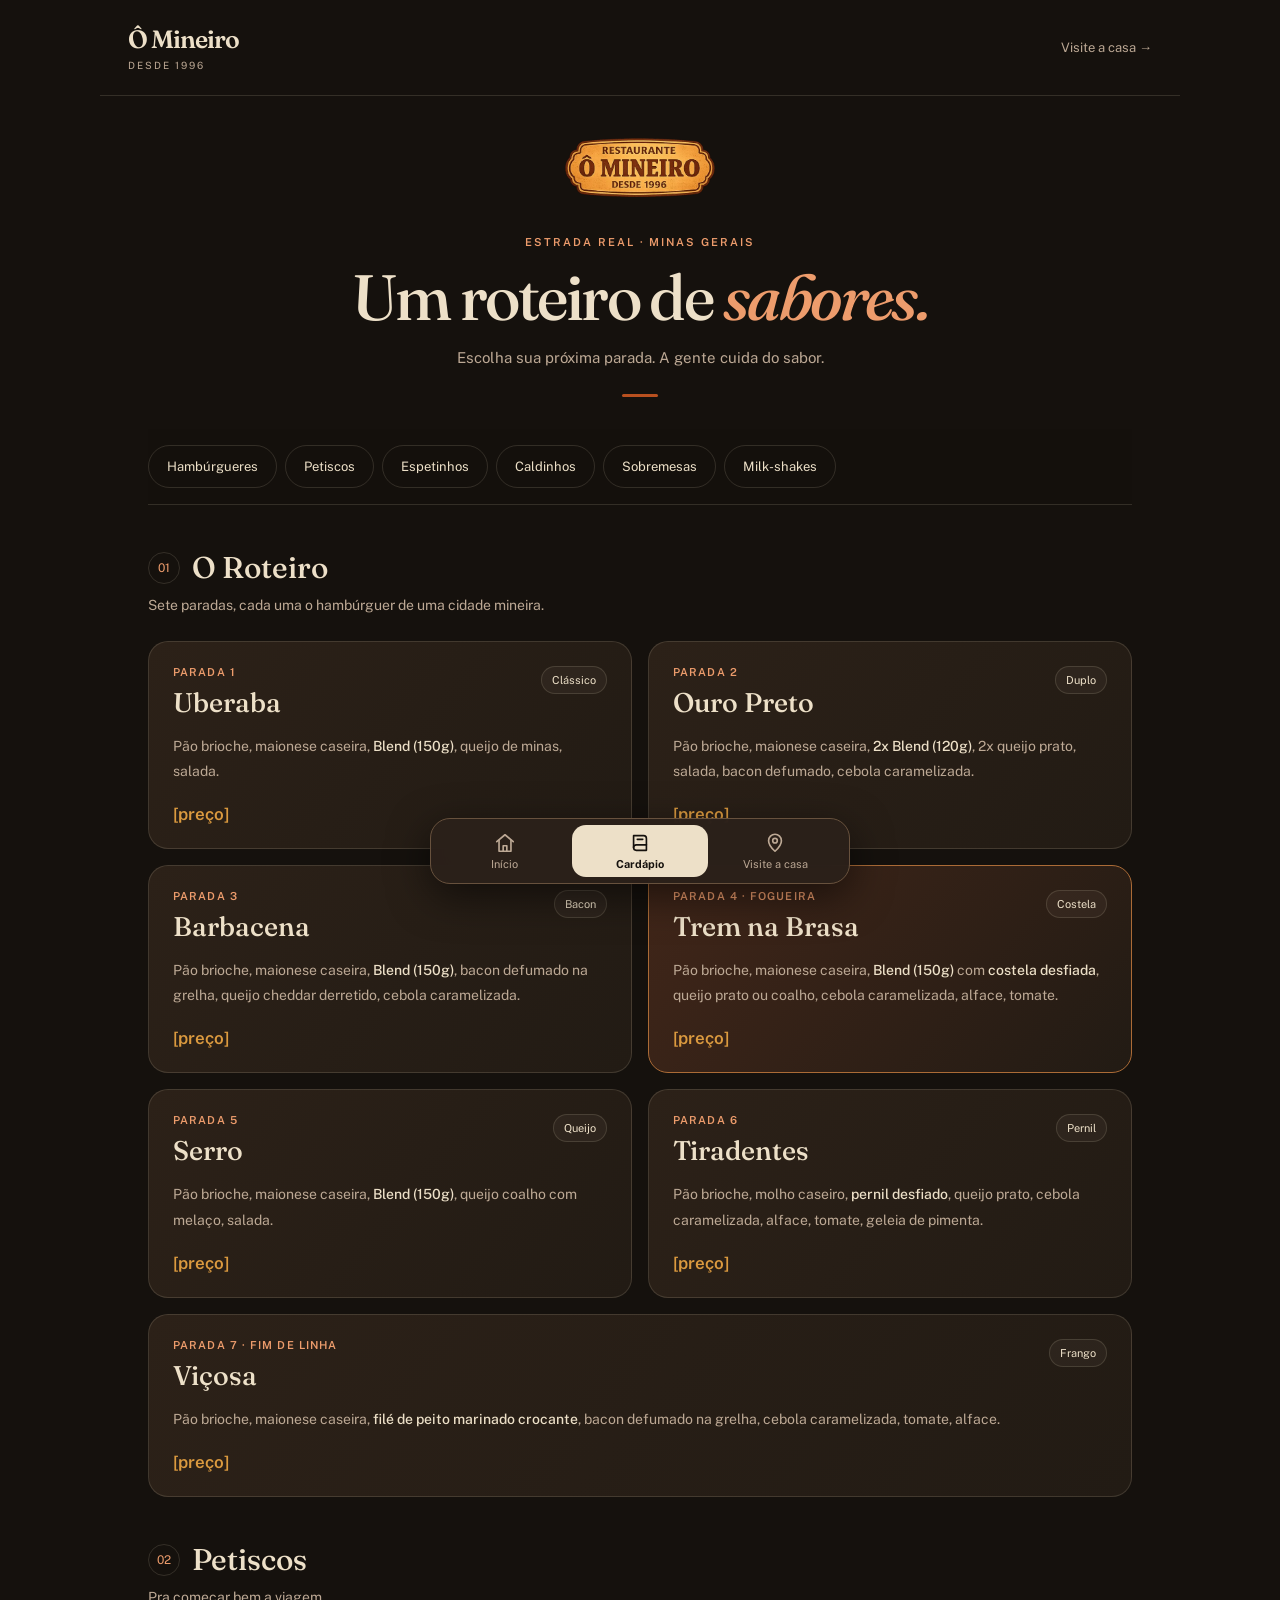
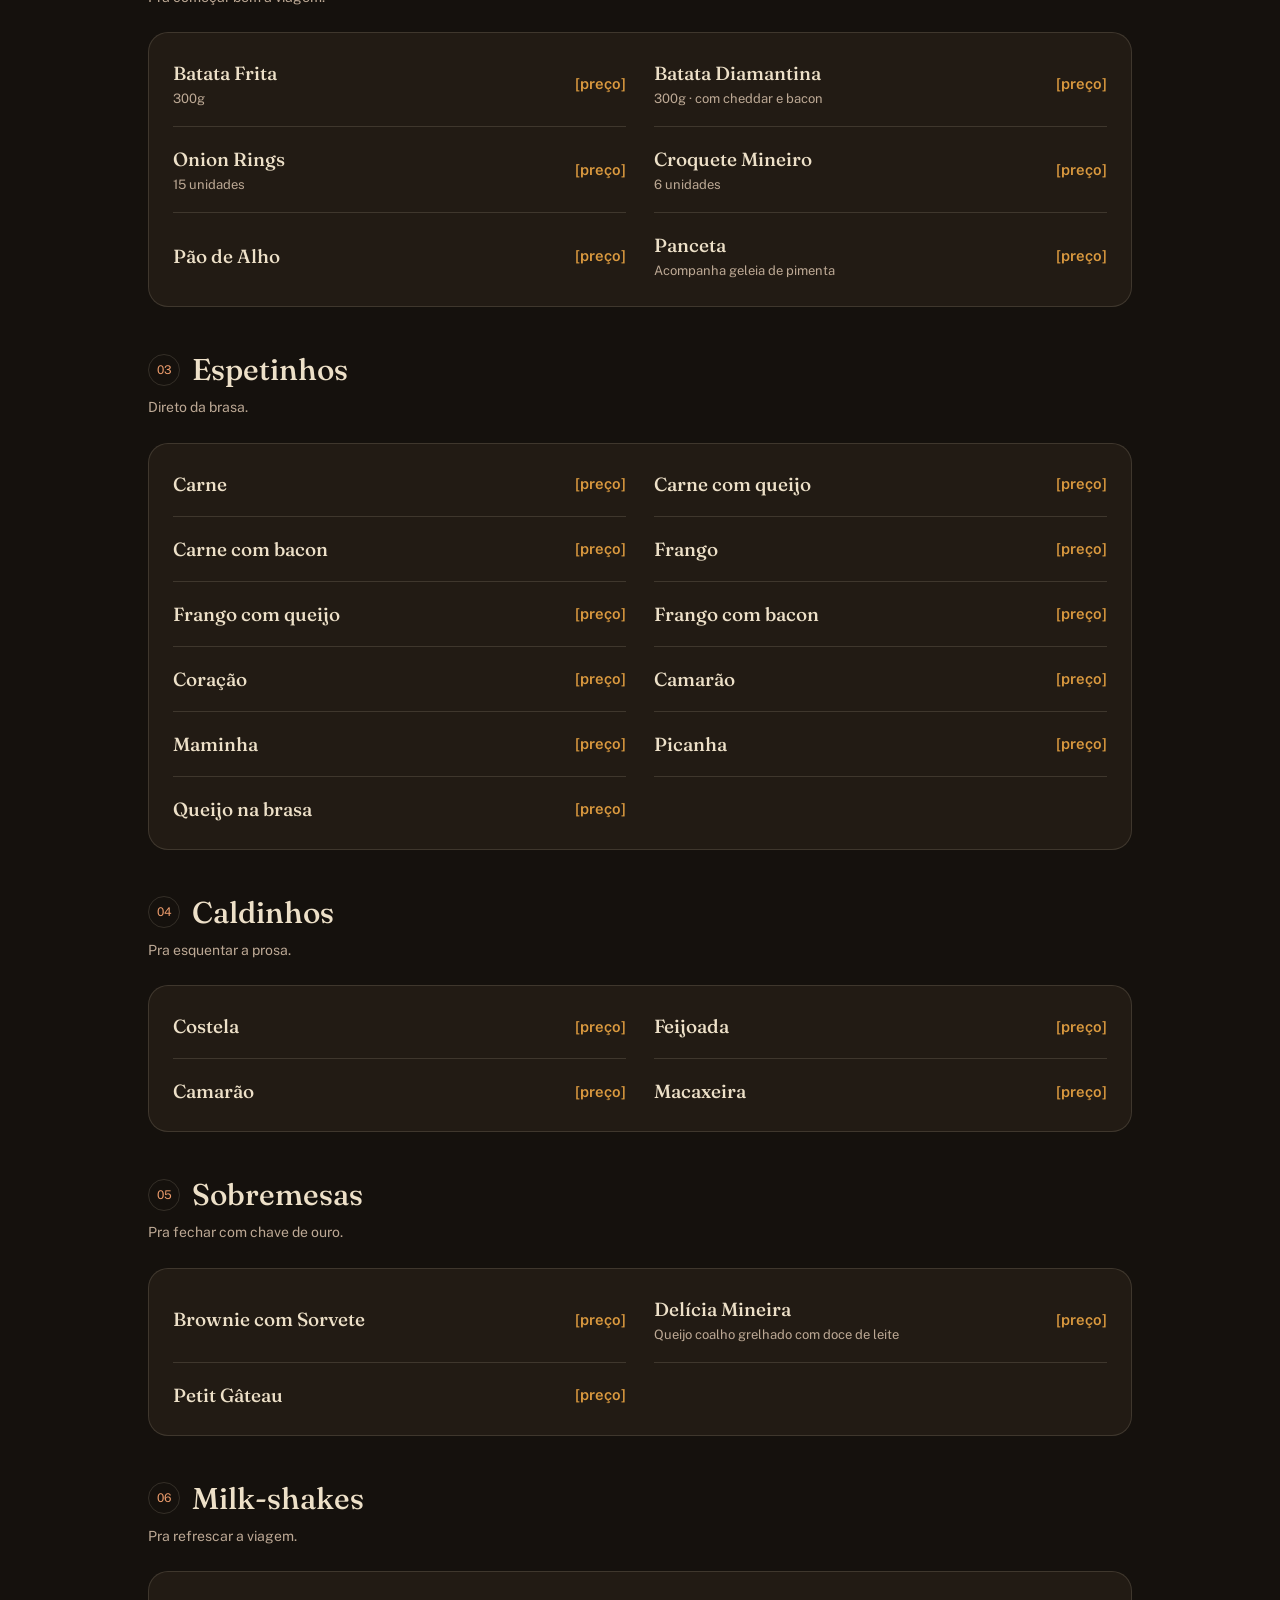
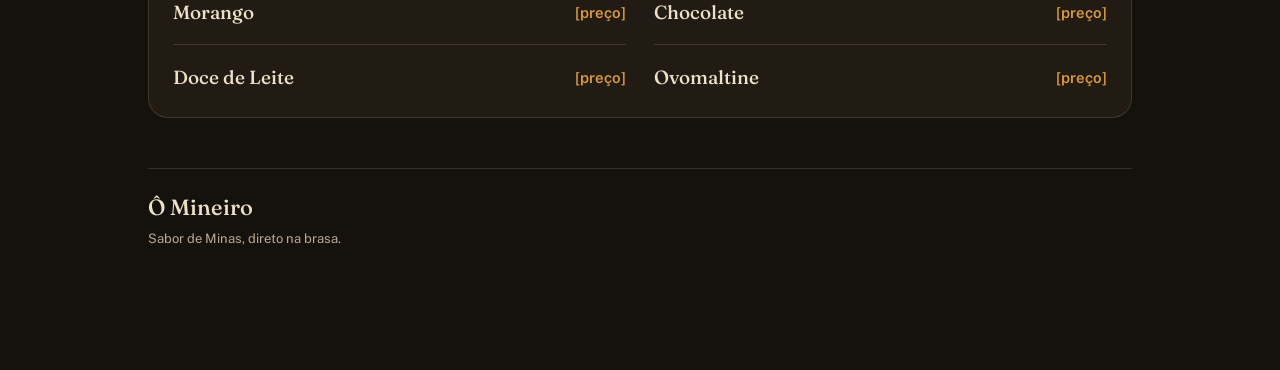
==== commit 58ff172b: "Cardapio: milk-shakes, sobremesas, pao de alho e queijo coalho com melaco no Serro" ====
--- a/cardapio.html
+++ b/cardapio.html
@@ -5,7 +5,7 @@
   <meta name="viewport" content="width=device-width, initial-scale=1">
   <meta name="theme-color" content="#15110D">
   <title>Ô Mineiro — Cardápio</title>
-  <meta name="description" content="Cardápio do Ô Mineiro em Casa Forte, Recife: hambúrgueres da Estrada Real, petiscos, espetinhos na brasa, caldinhos e sobremesas.">
+  <meta name="description" content="Cardápio do Ô Mineiro em Casa Forte, Recife: hambúrgueres da Estrada Real, petiscos, espetinhos na brasa, caldinhos, sobremesas e milk-shakes.">
 
   <link rel="icon" type="image/png" href="assets/favicon.png">
   <link rel="apple-touch-icon" href="assets/apple-touch-icon.png">
@@ -14,7 +14,7 @@
   <meta property="og:site_name" content="Ô Mineiro">
   <meta property="og:locale" content="pt_BR">
   <meta property="og:title" content="Ô Mineiro — Cardápio">
-  <meta property="og:description" content="Um roteiro de sabores pela Estrada Real: hambúrgueres, petiscos, espetinhos, caldinhos e sobremesas.">
+  <meta property="og:description" content="Um roteiro de sabores pela Estrada Real: hambúrgueres, petiscos, espetinhos, caldinhos, sobremesas e milk-shakes.">
   <meta property="og:url" content="https://dev-juanvictor.github.io/o-mineiro-mobile-2pt/cardapio.html">
   <meta property="og:image" content="https://dev-juanvictor.github.io/o-mineiro-mobile-2pt/assets/og-image.jpg">
   <meta property="og:image:width" content="1200">
@@ -50,6 +50,7 @@
       <a href="#espetinhos">Espetinhos</a>
       <a href="#caldinhos">Caldinhos</a>
       <a href="#sobremesas">Sobremesas</a>
+      <a href="#milkshakes">Milk-shakes</a>
     </nav>
 
     <!-- HAMBÚRGUERES -->
@@ -68,7 +69,7 @@
               </div>
               <span class="stop-tag">Clássico</span>
             </div>
-            <p class="stop-desc">Pão, <b>hambúrguer (150g)</b>, queijo prato, salada.</p>
+            <p class="stop-desc">Pão brioche, maionese caseira, <b>Blend (150g)</b>, queijo de minas, salada.</p>
             <span class="price-stamp">[preço]</span>
           </li>
 
@@ -80,7 +81,7 @@
               </div>
               <span class="stop-tag">Duplo</span>
             </div>
-            <p class="stop-desc">Pão, <b>2x hambúrguer (150g)</b>, 2x queijo prato, salada, cebola caramelizada.</p>
+            <p class="stop-desc">Pão brioche, maionese caseira, <b>2x Blend (120g)</b>, 2x queijo prato, salada, bacon defumado, cebola caramelizada.</p>
             <span class="price-stamp">[preço]</span>
           </li>
 
@@ -92,7 +93,7 @@
               </div>
               <span class="stop-tag">Bacon</span>
             </div>
-            <p class="stop-desc">Pão, <b>hambúrguer (150g)</b>, bacon, queijo cheddar, cebola caramelizada.</p>
+            <p class="stop-desc">Pão brioche, maionese caseira, <b>Blend (150g)</b>, bacon defumado na grelha, queijo cheddar derretido, cebola caramelizada.</p>
             <span class="price-stamp">[preço]</span>
           </li>
 
@@ -104,7 +105,7 @@
               </div>
               <span class="stop-tag">Costela</span>
             </div>
-            <p class="stop-desc">Pão, <b>hambúrguer (150g)</b> com <b>costela desfiada</b>, queijo prato ou coalho, cebola caramelizada, alface, tomate.</p>
+            <p class="stop-desc">Pão brioche, maionese caseira, <b>Blend (150g)</b> com <b>costela desfiada</b>, queijo prato ou coalho, cebola caramelizada, alface, tomate.</p>
             <span class="price-stamp">[preço]</span>
           </li>
 
@@ -116,7 +117,7 @@
               </div>
               <span class="stop-tag">Queijo</span>
             </div>
-            <p class="stop-desc">Pão, <b>hambúrguer (150g)</b>, queijo grelhado, queijo cheddar, cebola caramelizada, alface, tomate.</p>
+            <p class="stop-desc">Pão brioche, maionese caseira, <b>Blend (150g)</b>, queijo coalho com melaço, salada.</p>
             <span class="price-stamp">[preço]</span>
           </li>
 
@@ -128,7 +129,7 @@
               </div>
               <span class="stop-tag">Pernil</span>
             </div>
-            <p class="stop-desc">Pão, <b>pernil desfiado</b>, maionese da casa, queijo prato, cebola caramelizada, alface, tomate.</p>
+            <p class="stop-desc">Pão brioche, molho caseiro, <b>pernil desfiado</b>, queijo prato, cebola caramelizada, alface, tomate, geleia de pimenta.</p>
             <span class="price-stamp">[preço]</span>
           </li>
 
@@ -140,7 +141,7 @@
               </div>
               <span class="stop-tag">Frango</span>
             </div>
-            <p class="stop-desc">Pão, <b>filé de peito marinado crocante</b>, bacon, cebola caramelizada, tomate, alface.</p>
+            <p class="stop-desc">Pão brioche, maionese caseira, <b>filé de peito marinado crocante</b>, bacon defumado na grelha, cebola caramelizada, tomate, alface.</p>
             <span class="price-stamp">[preço]</span>
           </li>
       </ul>
@@ -153,7 +154,6 @@
         <h2 id="t-petiscos">Petiscos</h2>
       </div>
       <p class="section-sub">Pra começar bem a viagem.</p>
-      <h3 class="group-label">Porções</h3>
       <ul class="grid">
         <li class="item">
           <div>
@@ -184,6 +184,10 @@
           <span class="item-price">[preço]</span>
         </li>
         <li class="item">
+          <span class="item-name">Pão de Alho</span>
+          <span class="item-price">[preço]</span>
+        </li>
+        <li class="item">
           <div>
             <span class="item-name">Panceta</span>
             <span class="item-note">Acompanha geleia de pimenta</span>
@@ -191,30 +195,6 @@
           <span class="item-price">[preço]</span>
         </li>
       </ul>
-
-      <h3 class="group-label">Pão de alho</h3>
-      <ul class="grid">
-        <li class="item">
-          <span class="item-name">Tradicional</span>
-          <span class="item-price">[preço]</span>
-        </li>
-        <li class="item">
-          <span class="item-name">Com calabresa</span>
-          <span class="item-price">[preço]</span>
-        </li>
-        <li class="item">
-          <span class="item-name">Com charque</span>
-          <span class="item-price">[preço]</span>
-        </li>
-        <li class="item">
-          <span class="item-name">Com queijo do reino</span>
-          <span class="item-price">[preço]</span>
-        </li>
-        <li class="item">
-          <span class="item-name">Com camarão</span>
-          <span class="item-price">[preço]</span>
-        </li>
-      </ul>
     </section>
 
     <!-- ESPETINHOS -->
@@ -312,7 +292,41 @@
           <span class="item-price">[preço]</span>
         </li>
         <li class="item">
+          <div>
+            <span class="item-name">Delícia Mineira</span>
+            <span class="item-note">Queijo coalho grelhado com doce de leite</span>
+          </div>
+          <span class="item-price">[preço]</span>
+        </li>
+        <li class="item">
           <span class="item-name">Petit Gâteau</span>
+          <span class="item-price">[preço]</span>
+        </li>
+      </ul>
+    </section>
+
+    <!-- MILK-SHAKES -->
+    <section id="milkshakes" aria-labelledby="t-milkshakes">
+      <div class="section-head">
+        <span class="num" aria-hidden="true">06</span>
+        <h2 id="t-milkshakes">Milk-shakes</h2>
+      </div>
+      <p class="section-sub">Pra refrescar a viagem.</p>
+      <ul class="grid">
+        <li class="item">
+          <span class="item-name">Morango</span>
+          <span class="item-price">[preço]</span>
+        </li>
+        <li class="item">
+          <span class="item-name">Chocolate</span>
+          <span class="item-price">[preço]</span>
+        </li>
+        <li class="item">
+          <span class="item-name">Doce de Leite</span>
+          <span class="item-price">[preço]</span>
+        </li>
+        <li class="item">
+          <span class="item-name">Ovomaltine</span>
           <span class="item-price">[preço]</span>
         </li>
       </ul>
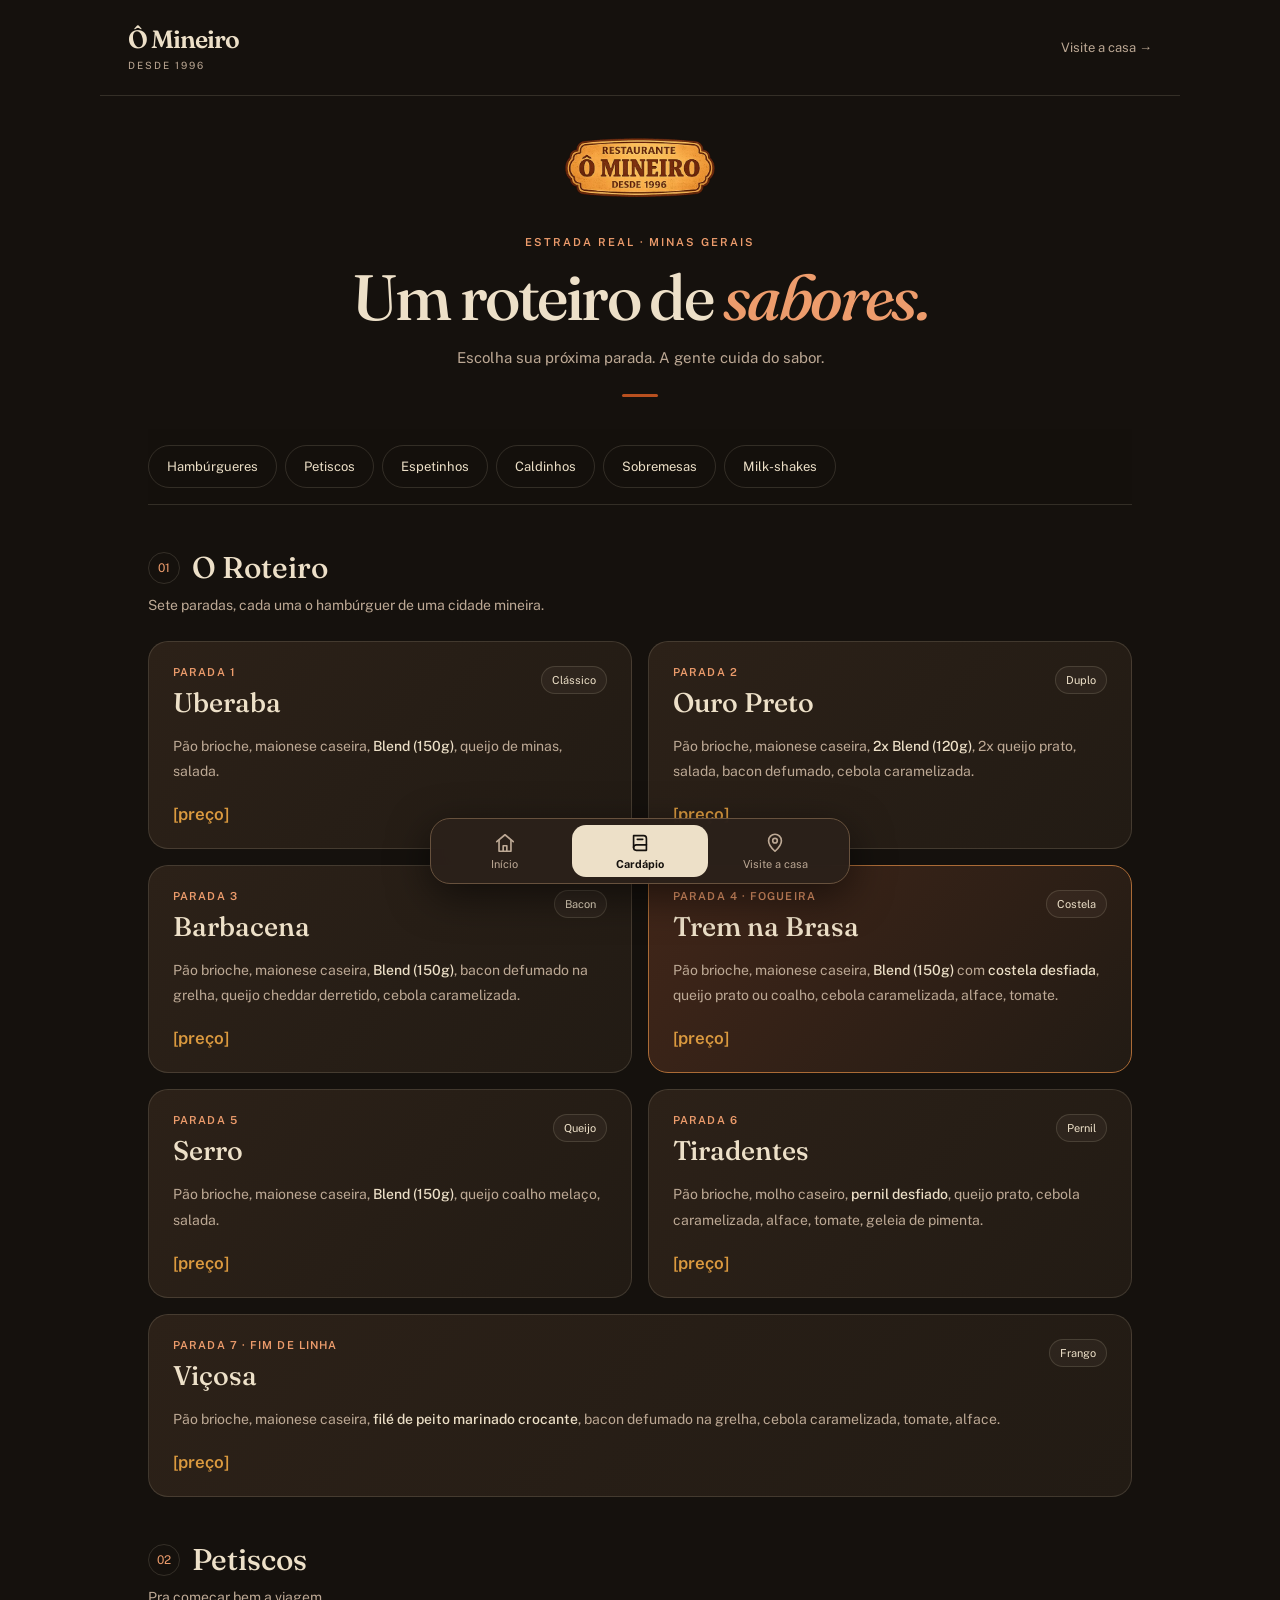
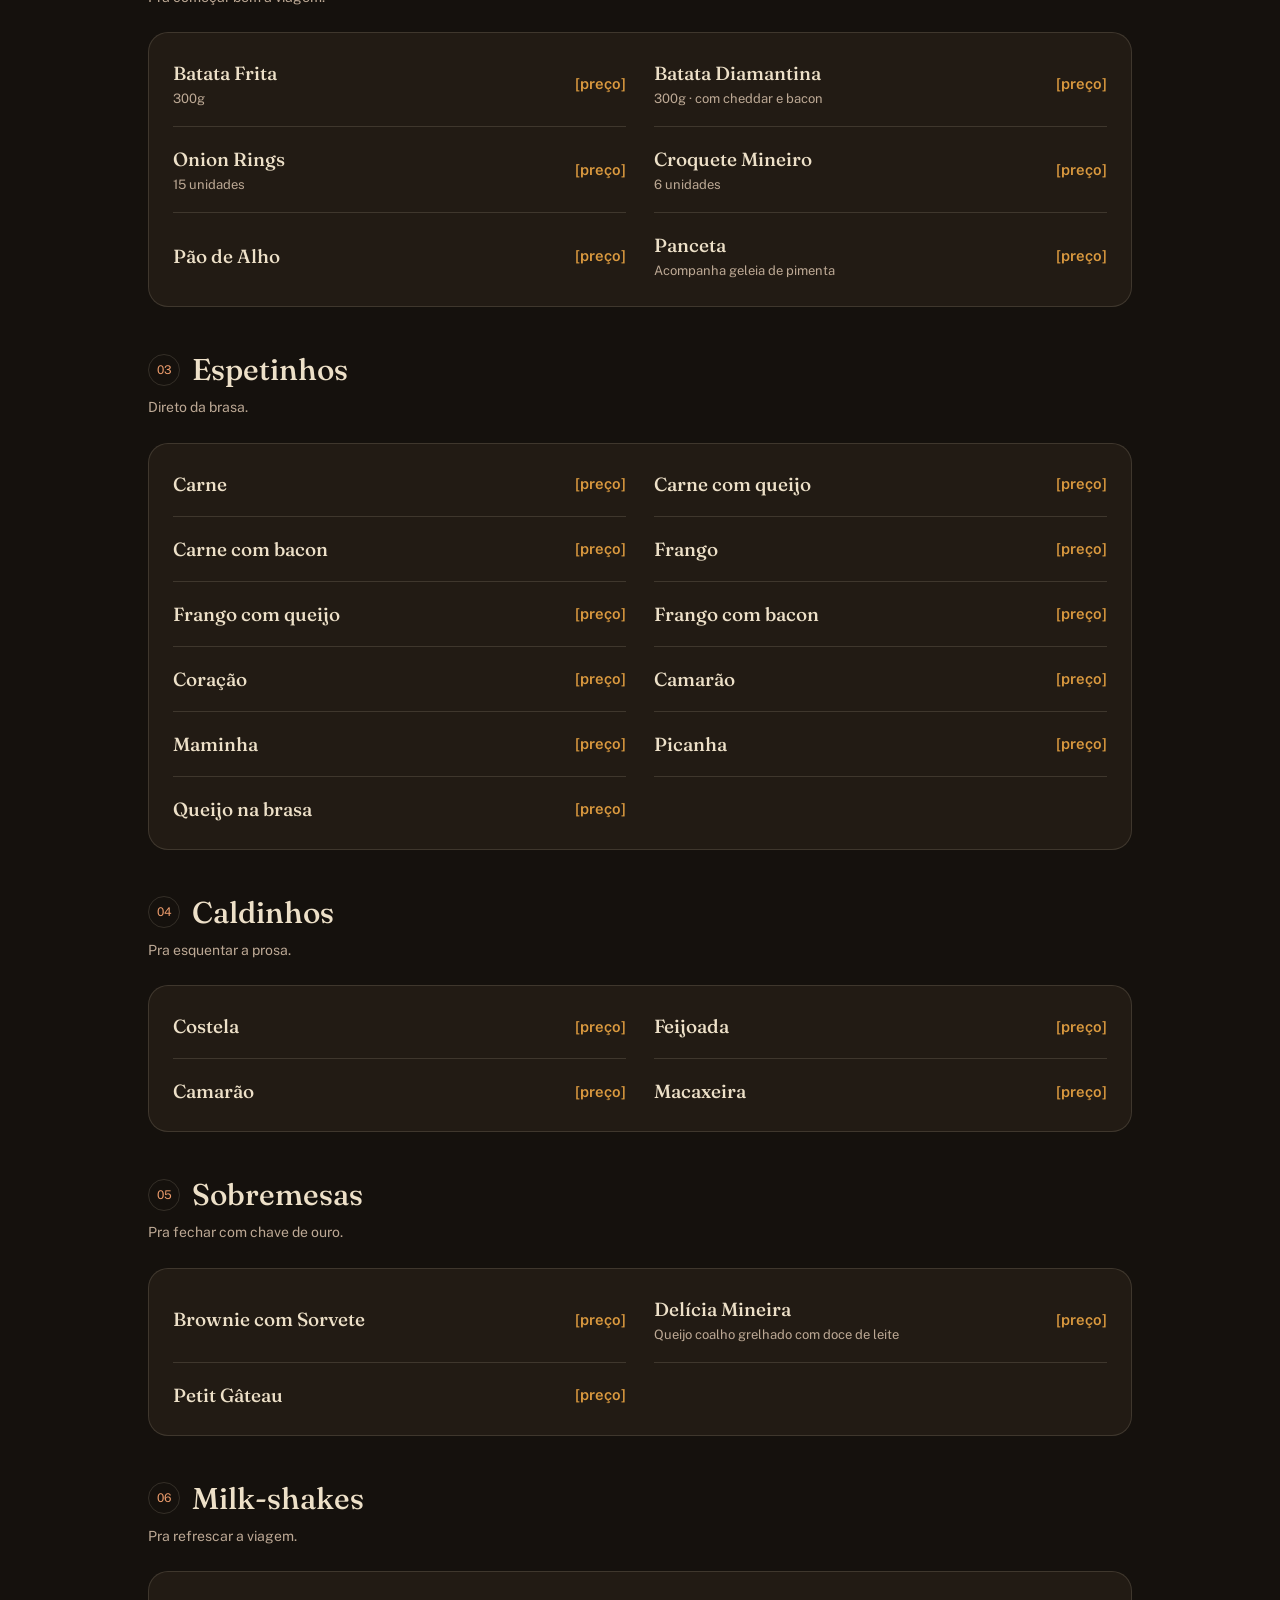
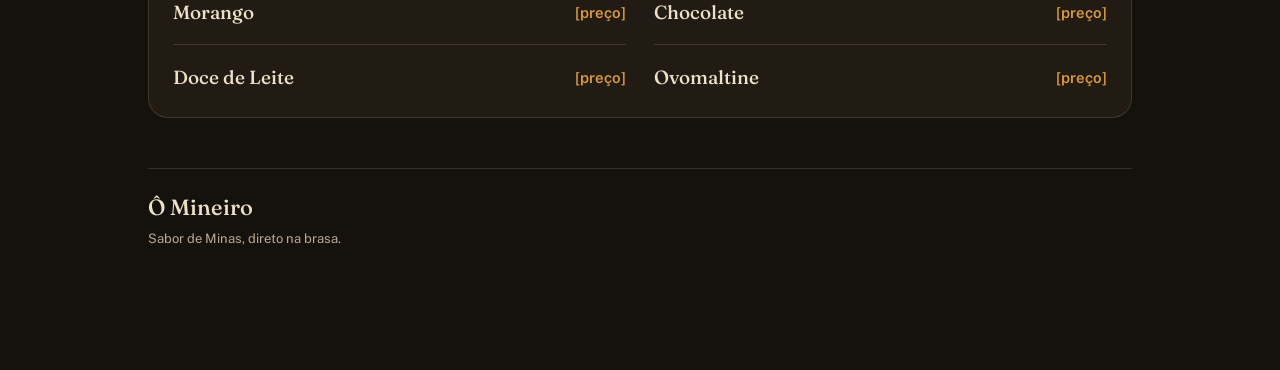
==== commit 41994c37: "Cardapio: milk-shakes, sobremesas, pao de alho e queijo coalho melaco no Serro" ====
--- a/cardapio.html
+++ b/cardapio.html
@@ -117,7 +117,7 @@
               </div>
               <span class="stop-tag">Queijo</span>
             </div>
-            <p class="stop-desc">Pão brioche, maionese caseira, <b>Blend (150g)</b>, queijo coalho com melaço, salada.</p>
+            <p class="stop-desc">Pão brioche, maionese caseira, <b>Blend (150g)</b>, queijo coalho melaço, salada.</p>
             <span class="price-stamp">[preço]</span>
           </li>
 
